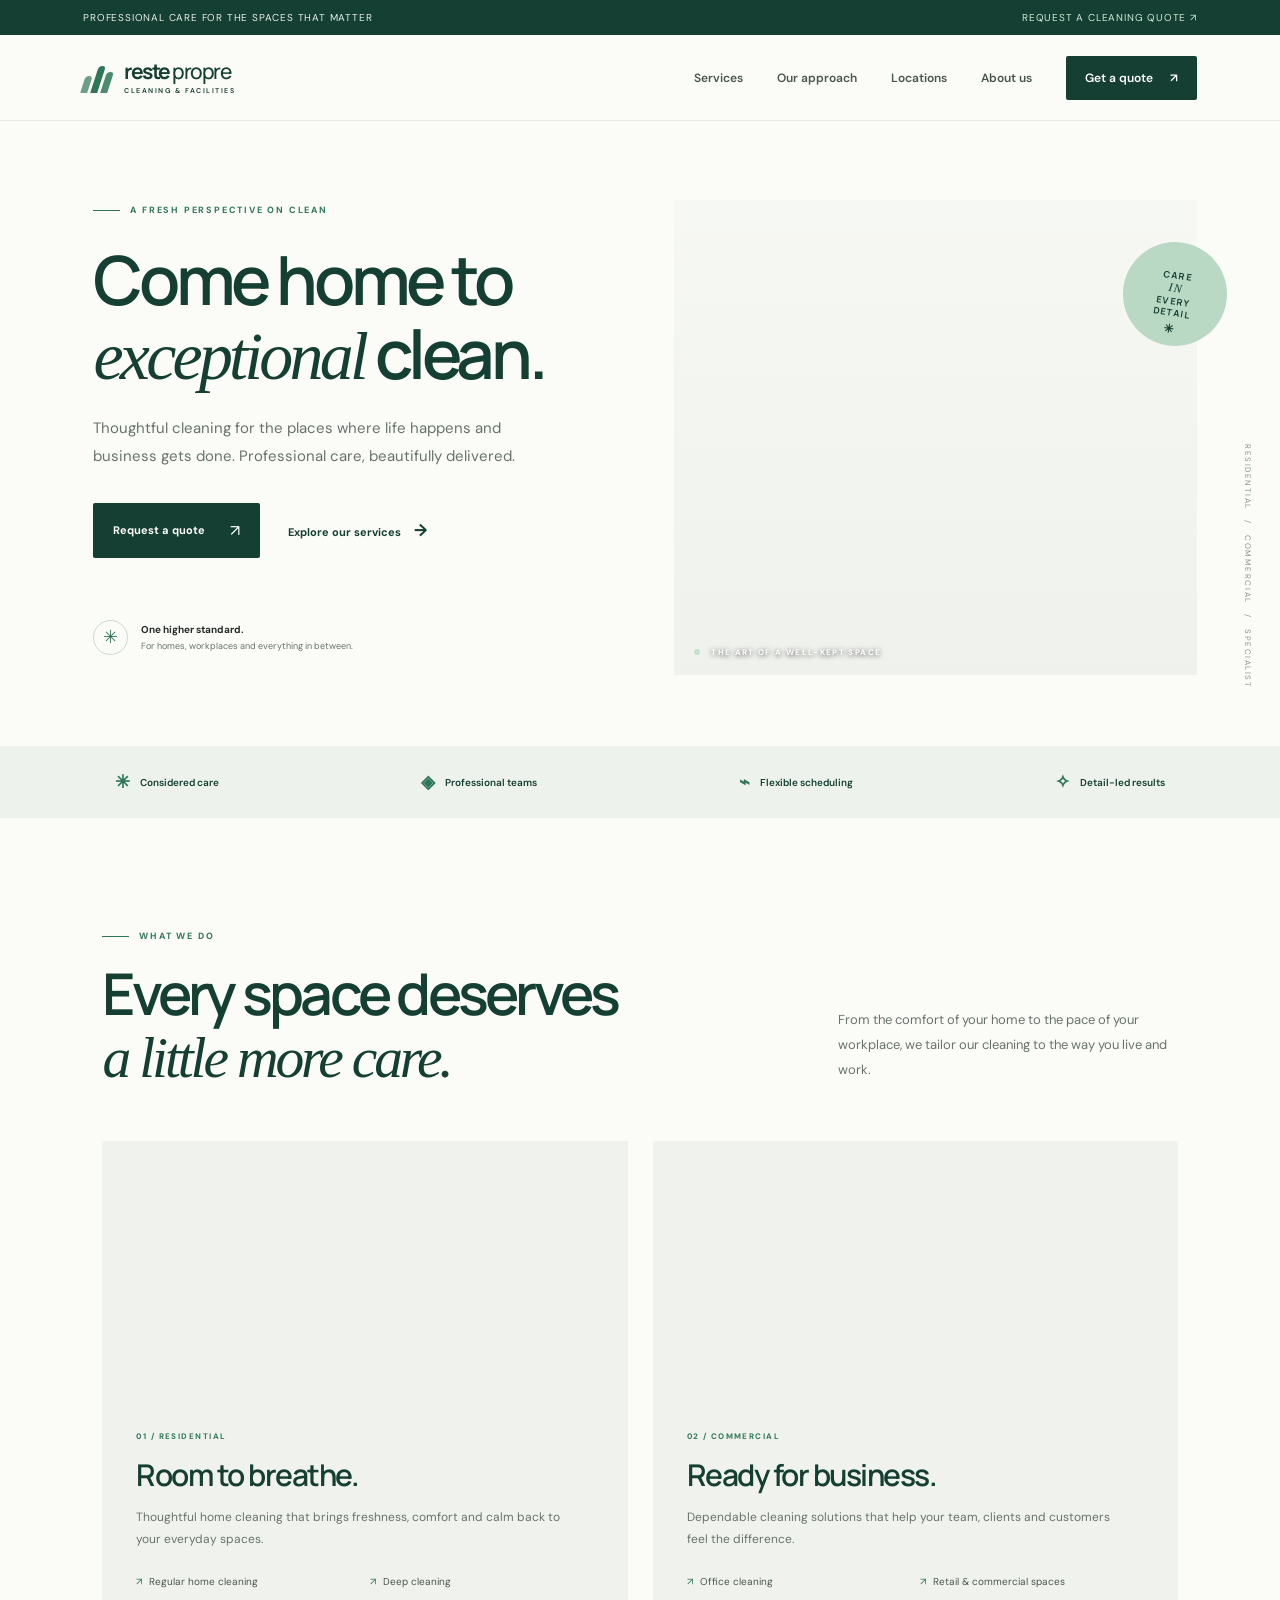
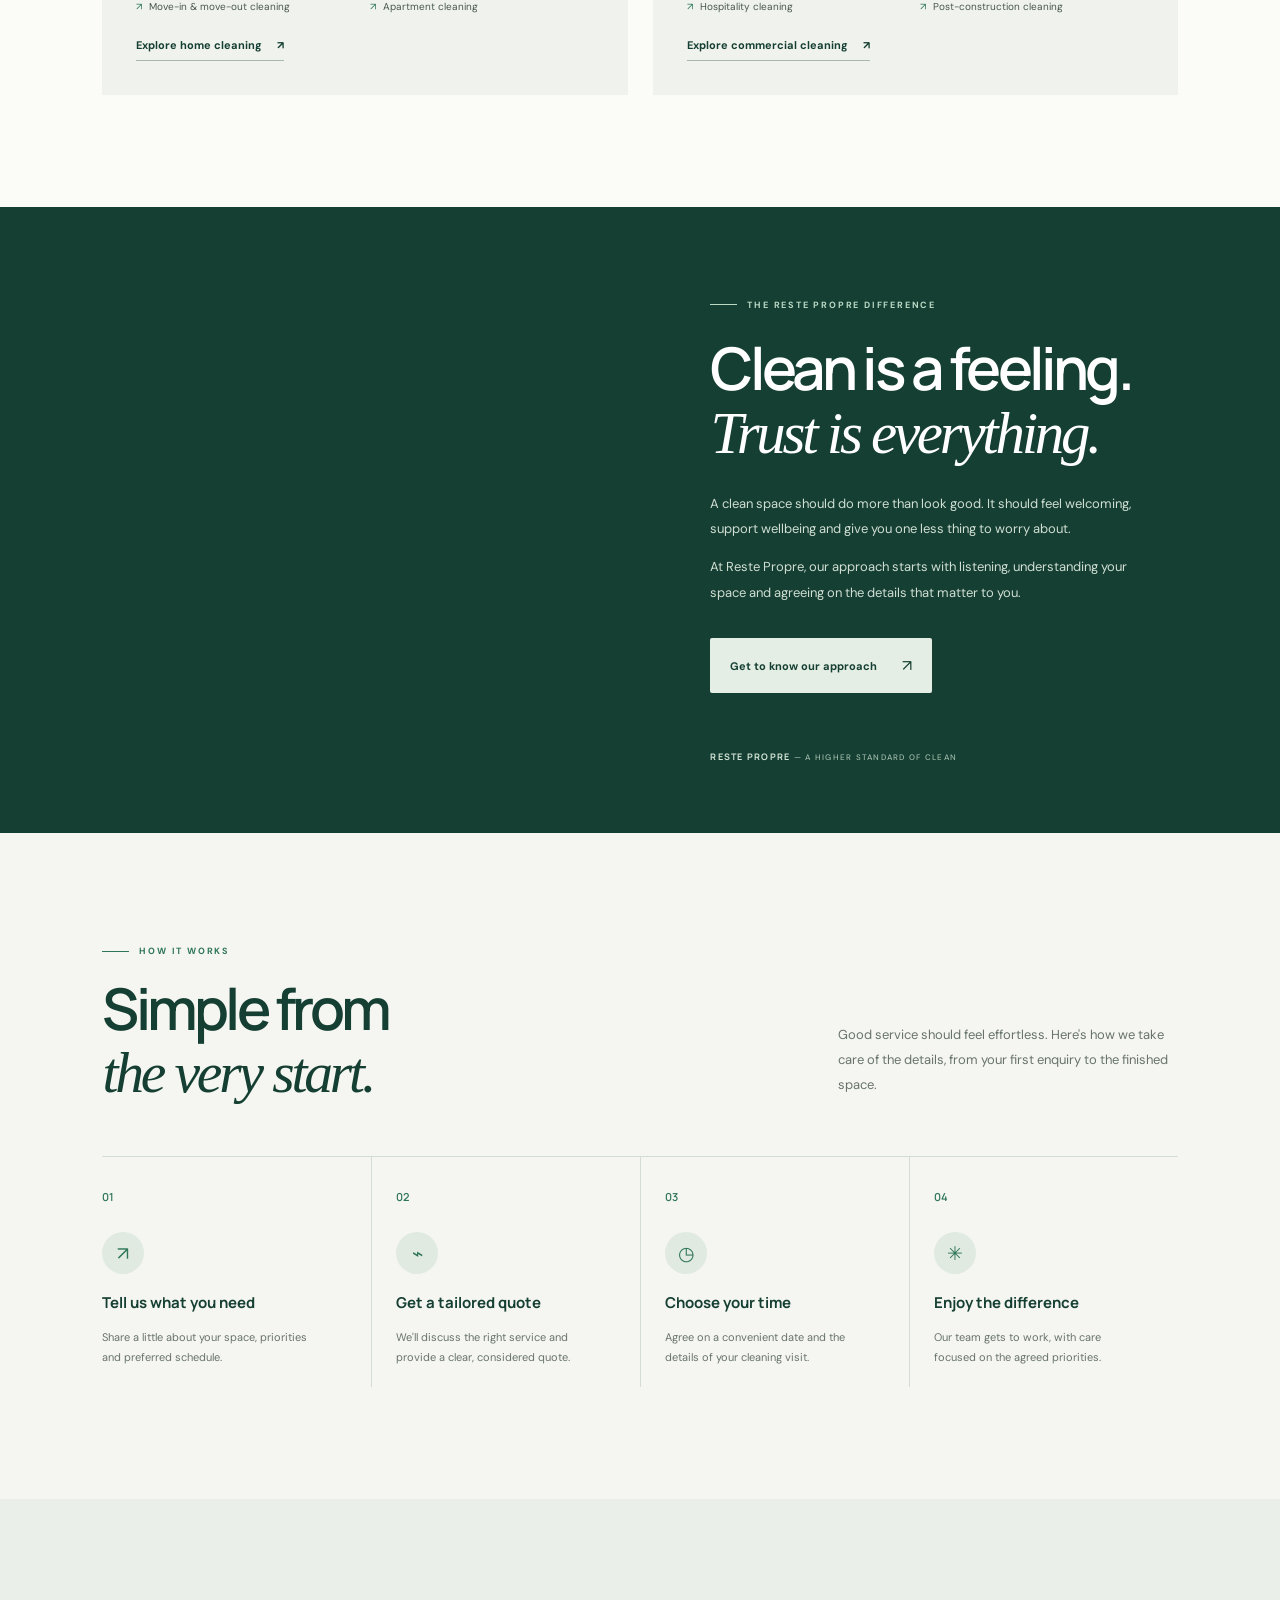
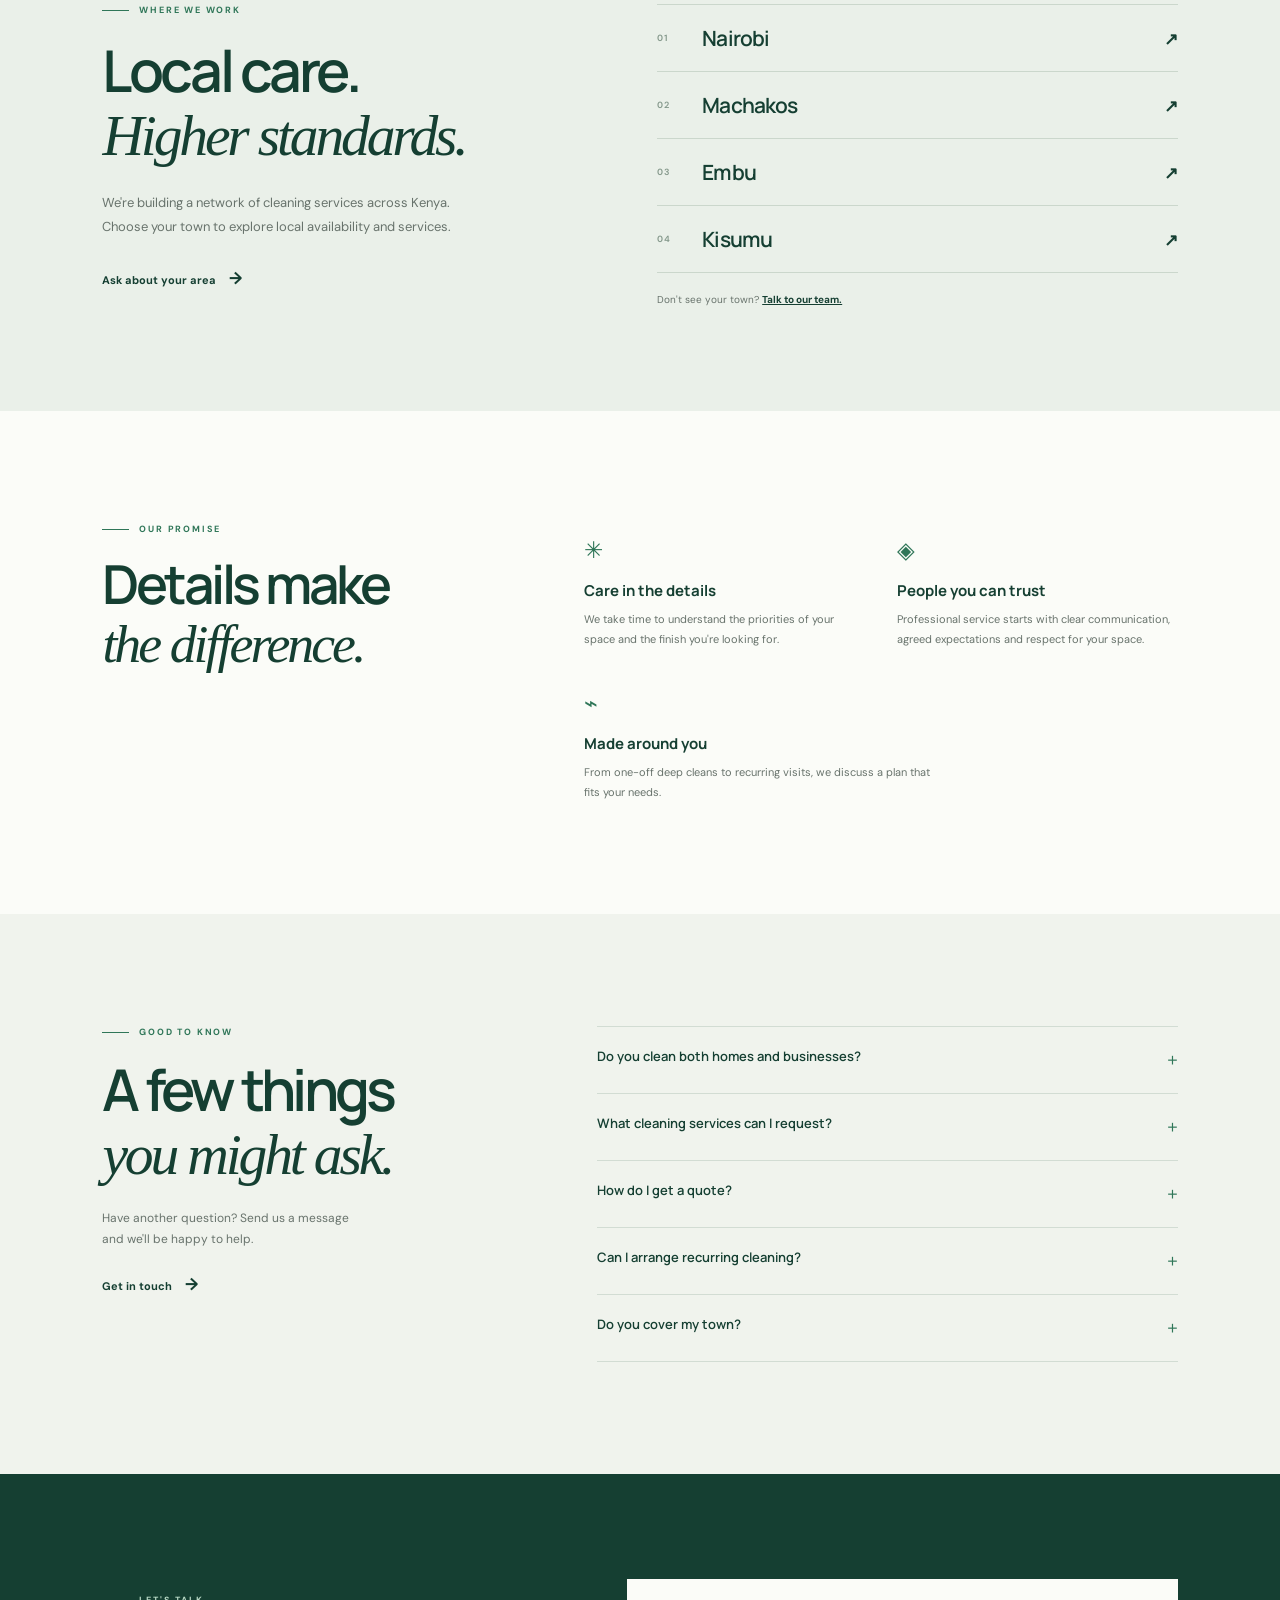
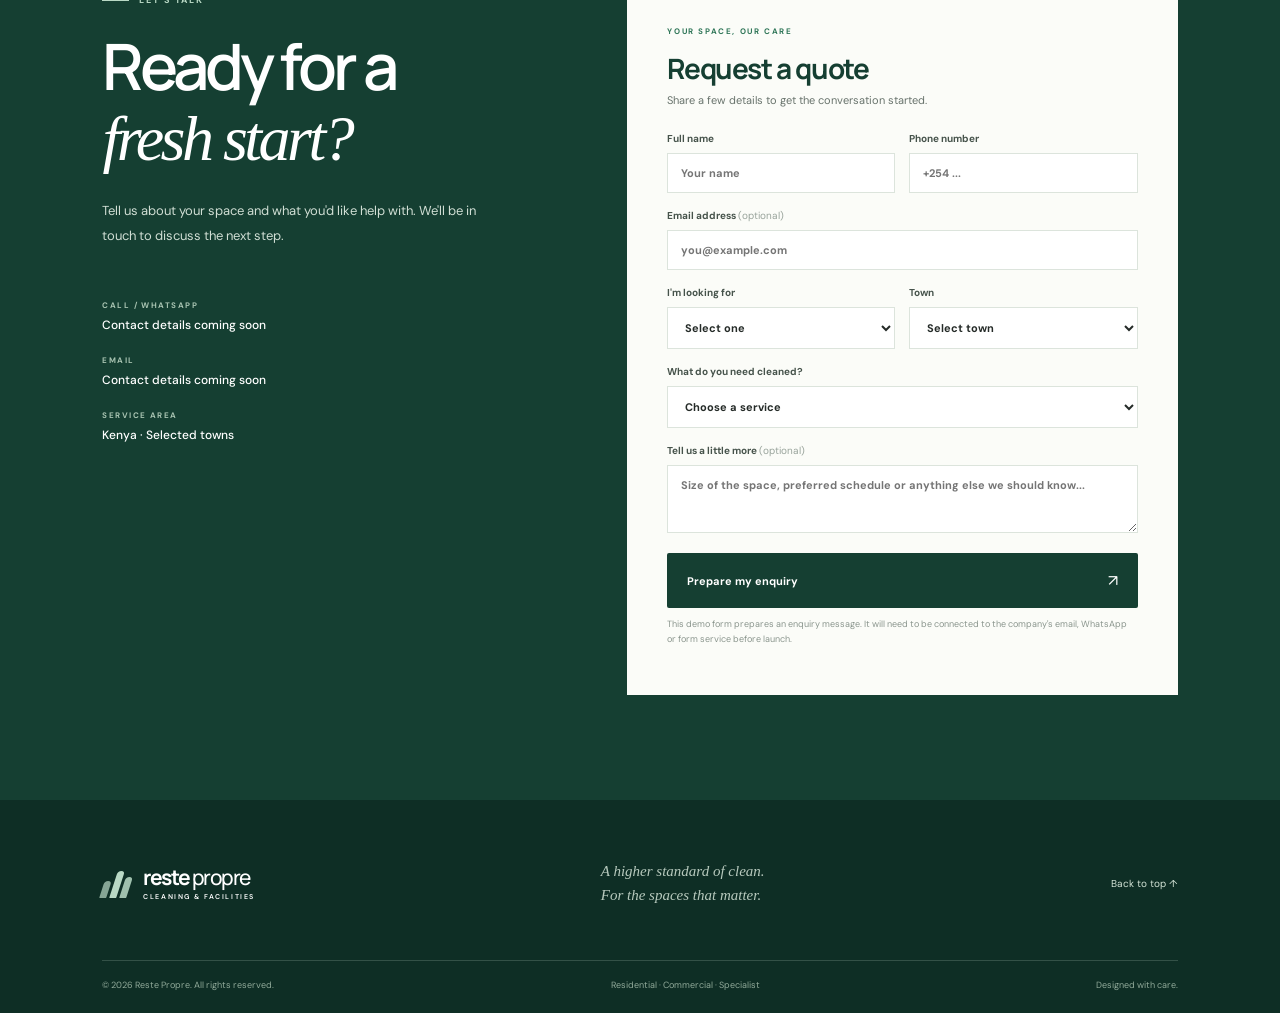
==== index.html @ 555f6e30 "Add files via upload" ====
<!DOCTYPE html>
<html lang="en">
<head>
  <meta charset="UTF-8">
  <meta name="viewport" content="width=device-width, initial-scale=1.0">
  <meta name="description" content="Premium residential and commercial cleaning services. Discover a higher standard of clean with Reste Propre. Request a tailored cleaning quote.">
  <meta name="theme-color" content="#153f32">
  <title>Reste Propre | A Higher Standard of Clean</title>
  <link rel="preconnect" href="https://fonts.googleapis.com">
  <link rel="preconnect" href="https://fonts.gstatic.com" crossorigin>
  <link href="https://fonts.googleapis.com/css2?family=DM+Sans:wght@400;500;600;700&family=Manrope:wght@400;500;600;700;800&display=swap" rel="stylesheet">
  <link rel="stylesheet" href="assets/css/style.css">
</head>
<body>
  <div class="announcement">
    <span>Professional care for the spaces that matter</span>
    <a href="#contact">Request a cleaning quote <span aria-hidden="true">↗</span></a>
  </div>

  <header class="site-header" id="top">
    <a class="brand" href="#top" aria-label="Reste Propre home">
      <span class="brand-mark" aria-hidden="true"><span></span><span></span><span></span></span>
      <span class="brand-name">reste <b>propre</b><small>CLEANING & FACILITIES</small></span>
    </a>
    <button class="menu-toggle" aria-label="Open navigation" aria-expanded="false">
      <span></span><span></span>
    </button>
    <nav class="main-nav" aria-label="Main navigation">
      <a href="#services">Services</a>
      <a href="#approach">Our approach</a>
      <a href="#locations">Locations</a>
      <a href="#about">About us</a>
      <a href="#contact" class="nav-cta">Get a quote <span>↗</span></a>
    </nav>
  </header>

  <main>
    <section class="hero">
      <div class="hero-copy">
        <div class="eyebrow"><span class="eyebrow-line"></span> A FRESH PERSPECTIVE ON CLEAN</div>
        <h1>Come home to<br><em>exceptional</em> clean.</h1>
        <p class="hero-intro">Thoughtful cleaning for the places where life happens and business gets done. Professional care, beautifully delivered.</p>
        <div class="hero-actions">
          <a class="button button-dark" href="#contact">Request a quote <span>↗</span></a>
          <a class="text-link" href="#services">Explore our services <span>→</span></a>
        </div>
        <div class="hero-proof">
          <div class="proof-icon">✳</div>
          <div><strong>One higher standard.</strong><span>For homes, workplaces and everything in between.</span></div>
        </div>
      </div>
      <div class="hero-visual">
        <div class="hero-image"></div>
        <div class="image-caption"><span class="caption-dot"></span> THE ART OF A WELL-KEPT SPACE</div>
        <div class="hero-stamp"><span>CARE</span><b>IN</b><span>EVERY</span><span>DETAIL</span><i>✳</i></div>
      </div>
      <div class="hero-side-note">RESIDENTIAL &nbsp; / &nbsp; COMMERCIAL &nbsp; / &nbsp; SPECIALIST</div>
    </section>

    <section class="trust-strip" aria-label="Our service principles">
      <div><span class="strip-icon">✳</span><span>Considered care</span></div>
      <div><span class="strip-icon">◈</span><span>Professional teams</span></div>
      <div><span class="strip-icon">⌁</span><span>Flexible scheduling</span></div>
      <div><span class="strip-icon">✧</span><span>Detail-led results</span></div>
    </section>

    <section class="section services-section" id="services">
      <div class="section-heading">
        <div>
          <div class="eyebrow"><span class="eyebrow-line"></span> WHAT WE DO</div>
          <h2>Every space deserves<br><em>a little more care.</em></h2>
        </div>
        <p>From the comfort of your home to the pace of your workplace, we tailor our cleaning to the way you live and work.</p>
      </div>
      <div class="service-grid">
        <article class="service-card service-home">
          <div class="service-photo photo-home"></div>
          <div class="service-content">
            <div class="service-number">01 / RESIDENTIAL</div>
            <h3>Room to breathe.</h3>
            <p>Thoughtful home cleaning that brings freshness, comfort and calm back to your everyday spaces.</p>
            <ul><li>Regular home cleaning</li><li>Deep cleaning</li><li>Move-in & move-out cleaning</li><li>Apartment cleaning</li></ul>
            <a class="arrow-link" href="#contact">Explore home cleaning <span>↗</span></a>
          </div>
        </article>
        <article class="service-card service-business">
          <div class="service-photo photo-business"></div>
          <div class="service-content">
            <div class="service-number">02 / COMMERCIAL</div>
            <h3>Ready for business.</h3>
            <p>Dependable cleaning solutions that help your team, clients and customers feel the difference.</p>
            <ul><li>Office cleaning</li><li>Retail & commercial spaces</li><li>Hospitality cleaning</li><li>Post-construction cleaning</li></ul>
            <a class="arrow-link" href="#contact">Explore commercial cleaning <span>↗</span></a>
          </div>
        </article>
      </div>
    </section>

    <section class="manifesto" id="about">
      <div class="manifesto-image"></div>
      <div class="manifesto-copy">
        <div class="eyebrow eyebrow-light"><span class="eyebrow-line"></span> THE RESTE PROPRE DIFFERENCE</div>
        <h2>Clean is a feeling.<br><em>Trust is everything.</em></h2>
        <p>A clean space should do more than look good. It should feel welcoming, support wellbeing and give you one less thing to worry about.</p>
        <p>At Reste Propre, our approach starts with listening, understanding your space and agreeing on the details that matter to you.</p>
        <a class="button button-light" href="#approach">Get to know our approach <span>↗</span></a>
        <div class="manifesto-signature">RESTE PROPRE <span>— A HIGHER STANDARD OF CLEAN</span></div>
      </div>
    </section>

    <section class="section approach-section" id="approach">
      <div class="section-heading">
        <div>
          <div class="eyebrow"><span class="eyebrow-line"></span> HOW IT WORKS</div>
          <h2>Simple from<br><em>the very start.</em></h2>
        </div>
        <p>Good service should feel effortless. Here's how we take care of the details, from your first enquiry to the finished space.</p>
      </div>
      <div class="steps-grid">
        <article class="step"><span class="step-no">01</span><div class="step-icon">↗</div><h3>Tell us what you need</h3><p>Share a little about your space, priorities and preferred schedule.</p></article>
        <article class="step"><span class="step-no">02</span><div class="step-icon">⌁</div><h3>Get a tailored quote</h3><p>We'll discuss the right service and provide a clear, considered quote.</p></article>
        <article class="step"><span class="step-no">03</span><div class="step-icon">◷</div><h3>Choose your time</h3><p>Agree on a convenient date and the details of your cleaning visit.</p></article>
        <article class="step"><span class="step-no">04</span><div class="step-icon">✳</div><h3>Enjoy the difference</h3><p>Our team gets to work, with care focused on the agreed priorities.</p></article>
      </div>
    </section>

    <section class="locations-section" id="locations">
      <div class="locations-copy">
        <div class="eyebrow"><span class="eyebrow-line"></span> WHERE WE WORK</div>
        <h2>Local care.<br><em>Higher standards.</em></h2>
        <p>We're building a network of cleaning services across Kenya. Choose your town to explore local availability and services.</p>
        <a class="text-link" href="#contact">Ask about your area <span>→</span></a>
      </div>
      <div class="location-list">
        <a href="cleaning-services-nairobi" class="location-item"><span class="location-index">01</span><span>Nairobi</span><span class="location-arrow">↗</span></a>
        <a href="cleaning-services-machakos" class="location-item"><span class="location-index">02</span><span>Machakos</span><span class="location-arrow">↗</span></a>
        <a href="cleaning-services-embu" class="location-item"><span class="location-index">03</span><span>Embu</span><span class="location-arrow">↗</span></a>
        <a href="cleaning-services-kisumu" class="location-item"><span class="location-index">04</span><span>Kisumu</span><span class="location-arrow">↗</span></a>
        <div class="location-note">Don't see your town? <a href="#contact">Talk to our team.</a></div>
      </div>
    </section>

    <section class="section values-section">
      <div class="values-top">
        <div class="eyebrow"><span class="eyebrow-line"></span> OUR PROMISE</div>
        <h2>Details make<br><em>the difference.</em></h2>
      </div>
      <div class="values-grid">
        <article><span class="value-icon">✳</span><h3>Care in the details</h3><p>We take time to understand the priorities of your space and the finish you're looking for.</p></article>
        <article><span class="value-icon">◈</span><h3>People you can trust</h3><p>Professional service starts with clear communication, agreed expectations and respect for your space.</p></article>
        <article><span class="value-icon">⌁</span><h3>Made around you</h3><p>From one-off deep cleans to recurring visits, we discuss a plan that fits your needs.</p></article>
      </div>
    </section>

    <section class="faq-section section" id="faq">
      <div class="faq-intro">
        <div class="eyebrow"><span class="eyebrow-line"></span> GOOD TO KNOW</div>
        <h2>A few things<br><em>you might ask.</em></h2>
        <p>Have another question? Send us a message and we'll be happy to help.</p>
        <a class="text-link" href="#contact">Get in touch <span>→</span></a>
      </div>
      <div class="faq-list">
        <details><summary>Do you clean both homes and businesses?<span>+</span></summary><p>Yes. Reste Propre is designed to serve residential and commercial clients. Tell us about your space and we'll discuss the most suitable service.</p></details>
        <details><summary>What cleaning services can I request?<span>+</span></summary><p>Our planned service categories include regular home cleaning, deep cleaning, move-in and move-out cleaning, office cleaning, hospitality cleaning and post-construction cleaning. Availability can vary by location.</p></details>
        <details><summary>How do I get a quote?<span>+</span></summary><p>Use the enquiry form below to share your contact details, location and cleaning requirements. Our team can then follow up to discuss your needs and provide a quote.</p></details>
        <details><summary>Can I arrange recurring cleaning?<span>+</span></summary><p>Recurring schedules can be discussed when requesting a quote. Let us know how often you would like your space cleaned.</p></details>
        <details><summary>Do you cover my town?<span>+</span></summary><p>We're building our location coverage. Select one of the listed towns or contact us to confirm whether service is available in your area.</p></details>
      </div>
    </section>

    <section class="contact-section" id="contact">
      <div class="contact-copy">
        <div class="eyebrow eyebrow-light"><span class="eyebrow-line"></span> LET'S TALK</div>
        <h2>Ready for a<br><em>fresh start?</em></h2>
        <p>Tell us about your space and what you'd like help with. We'll be in touch to discuss the next step.</p>
        <div class="contact-details">
          <div><span>CALL / WHATSAPP</span><strong>Contact details coming soon</strong></div>
          <div><span>EMAIL</span><strong>Contact details coming soon</strong></div>
          <div><span>SERVICE AREA</span><strong>Kenya · Selected towns</strong></div>
        </div>
      </div>
      <form class="quote-form" id="quoteForm">
        <div class="form-heading"><span>YOUR SPACE, OUR CARE</span><h3>Request a quote</h3><p>Share a few details to get the conversation started.</p></div>
        <div class="form-row">
          <label>Full name<input name="name" type="text" placeholder="Your name" required></label>
          <label>Phone number<input name="phone" type="tel" placeholder="+254 ..." required></label>
        </div>
        <label>Email address <span class="optional">(optional)</span><input name="email" type="email" placeholder="you@example.com"></label>
        <div class="form-row">
          <label>I'm looking for
            <select name="customerType" required><option value="">Select one</option><option>Residential cleaning</option><option>Commercial cleaning</option></select>
          </label>
          <label>Town
            <select name="town" required><option value="">Select town</option><option>Nairobi</option><option>Machakos</option><option>Embu</option><option>Kisumu</option><option>Other / Not listed</option></select>
          </label>
        </div>
        <label>What do you need cleaned?
          <select name="service" required><option value="">Choose a service</option><option>Regular home cleaning</option><option>Deep cleaning</option><option>Move-in / move-out cleaning</option><option>Office cleaning</option><option>Hospitality / retail cleaning</option><option>Post-construction cleaning</option><option>Other</option></select>
        </label>
        <label>Tell us a little more <span class="optional">(optional)</span><textarea name="message" rows="3" placeholder="Size of the space, preferred schedule or anything else we should know..."></textarea></label>
        <button class="button button-dark form-submit" type="submit">Prepare my enquiry <span>↗</span></button>
        <p class="form-disclaimer">This demo form prepares an enquiry message. It will need to be connected to the company's email, WhatsApp or form service before launch.</p>
        <div class="form-feedback" role="status" aria-live="polite"></div>
      </form>
    </section>
  </main>

  <footer class="site-footer">
    <div class="footer-main">
      <a class="brand brand-footer" href="#top">
        <span class="brand-mark" aria-hidden="true"><span></span><span></span><span></span></span>
        <span class="brand-name">reste <b>propre</b><small>CLEANING & FACILITIES</small></span>
      </a>
      <p>A higher standard of clean.<br>For the spaces that matter.</p>
      <a class="footer-top" href="#top">Back to top ↑</a>
    </div>
    <div class="footer-bottom"><span>© <span id="year"></span> Reste Propre. All rights reserved.</span><span>Residential · Commercial · Specialist</span><span>Designed with care.</span></div>
  </footer>
  <script src="assets/js/main.js"></script>
</body>
</html>
---- assets/css/style.css ----
:root {
  --forest: #153f32;
  --forest-deep: #103328;
  --green: #2f7658;
  --sage: #b9d9c5;
  --sage-pale: #e8f0e9;
  --cream: #f5f6f1;
  --paper: #fbfcf8;
  --ink: #252b28;
  --muted: #68736c;
  --line: #dce3dc;
  --white: #fff;
  --serif: Georgia, "Times New Roman", serif;
  --sans: "DM Sans", sans-serif;
  --display: "Manrope", sans-serif;
}
* { box-sizing: border-box; }
html { scroll-behavior: smooth; scroll-padding-top: 90px; }
body { margin: 0; color: var(--ink); background: var(--paper); font-family: var(--sans); -webkit-font-smoothing: antialiased; }
a { color: inherit; text-decoration: none; }
button, input, select, textarea { font: inherit; }
.announcement { min-height: 35px; padding: 8px 6.5%; background: var(--forest); color: #e7f0e8; display: flex; justify-content: space-between; align-items: center; font-size: 10px; letter-spacing: .08em; text-transform: uppercase; }
.announcement a { color: #d1e7d7; }
.site-header { height: 86px; padding: 0 6.5%; display: flex; justify-content: space-between; align-items: center; background: var(--paper); position: sticky; top: 0; z-index: 20; border-bottom: 1px solid rgba(21,63,50,.08); }
.brand { display: inline-flex; align-items: center; gap: 11px; color: var(--forest); }
.brand-mark { width: 30px; height: 30px; display: flex; align-items: end; justify-content: center; gap: 3px; transform: skew(-18deg); }
.brand-mark span { display: block; width: 7px; background: var(--green); border-radius: 8px 8px 2px 2px; }
.brand-mark span:nth-child(1) { height: 17px; opacity: .7; }
.brand-mark span:nth-child(2) { height: 27px; }
.brand-mark span:nth-child(3) { height: 21px; opacity: .85; }
.brand-name { font: 700 21px/1 var(--display); letter-spacing: -.07em; }
.brand-name b { font-weight: 500; }
.brand-name small { display: block; margin-top: 5px; font: 600 7px/1 var(--sans); letter-spacing: .22em; }
.main-nav { display: flex; align-items: center; gap: 34px; font-size: 12px; font-weight: 600; color: #48564e; }
.main-nav > a:not(.nav-cta):hover, .text-link:hover, .arrow-link:hover { color: var(--green); }
.nav-cta { background: var(--forest); color: white; padding: 14px 19px; border-radius: 2px; transition: .2s; }
.nav-cta:hover, .button-dark:hover { background: var(--green); transform: translateY(-2px); }
.nav-cta span { margin-left: 14px; }
.menu-toggle { display: none; border: 0; background: none; padding: 10px; }
.hero { min-height: 625px; padding: 76px 6.5% 68px; display: grid; grid-template-columns: 1fr 1.02fr; align-items: center; gap: 7%; position: relative; overflow: hidden; }
.hero-copy { padding: 0 0 16px 2%; position: relative; z-index: 2; }
.eyebrow { display: flex; align-items: center; gap: 10px; color: var(--green); font-size: 9px; font-weight: 700; letter-spacing: .2em; }
.eyebrow-line { width: 27px; height: 1px; background: currentColor; }
.hero h1, h2 { font: 600 clamp(42px, 5.3vw, 72px)/1.08 var(--display); letter-spacing: -.065em; color: var(--forest); }
.hero h1 { margin: 27px 0 22px; }
h1 em, h2 em { font-family: var(--serif); font-weight: 400; letter-spacing: -.055em; }
.hero-intro { max-width: 425px; color: var(--muted); font-size: 15px; line-height: 1.85; }
.hero-actions { display: flex; align-items: center; gap: 28px; margin-top: 32px; }
.button { display: inline-flex; align-items: center; justify-content: space-between; gap: 25px; padding: 17px 20px; border: 0; border-radius: 2px; font-size: 11px; font-weight: 700; cursor: pointer; transition: .2s; }
.button-dark { color: white; background: var(--forest); }
.button span { font-size: 16px; font-weight: 400; }
.text-link, .arrow-link { font-size: 11px; font-weight: 700; color: var(--forest); }
.text-link span { margin-left: 10px; font-size: 17px; }
.hero-proof { margin-top: 62px; display: flex; align-items: center; gap: 13px; }
.proof-icon { width: 35px; height: 35px; display: grid; place-items: center; border: 1px solid #cbd9cd; border-radius: 50%; color: var(--green); font-size: 18px; }
.hero-proof strong, .hero-proof span { display: block; }
.hero-proof strong { font-size: 10px; margin-bottom: 4px; }
.hero-proof span { color: var(--muted); font-size: 9px; }
.hero-visual { height: 475px; position: relative; }
.hero-image { height: 100%; width: 100%; background: linear-gradient(0deg,rgba(17,43,32,.05),rgba(17,43,32,.02)), url("https://images.unsplash.com/photo-1600210492486-724fe5c67fb0?auto=format&fit=crop&w=1400&q=85") center/cover; }
.image-caption { position: absolute; bottom: 18px; left: 20px; color: white; font-size: 8px; letter-spacing: .17em; font-weight: 700; text-shadow: 0 1px 5px #333; }
.caption-dot { display: inline-block; height: 6px; width: 6px; border-radius: 50%; background: #c6e2cb; margin-right: 8px; }
.hero-stamp { position: absolute; right: -30px; top: 42px; width: 104px; height: 104px; background: var(--sage); color: var(--forest); border-radius: 50%; display: flex; flex-direction: column; align-items: center; justify-content: center; font: 700 9px/1.25 var(--display); letter-spacing: .15em; transform: rotate(9deg); }
.hero-stamp b { font: italic 12px var(--serif); }
.hero-stamp i { position: absolute; bottom: 10px; font-style: normal; font-size: 12px; }
.hero-side-note { position: absolute; right: 2.1%; bottom: 58px; writing-mode: vertical-rl; font-size: 8px; letter-spacing: .19em; color: #87958b; }
.trust-strip { padding: 24px 9%; background: #edf2ec; display: flex; justify-content: space-between; align-items: center; gap: 20px; }
.trust-strip > div { display: flex; align-items: center; gap: 10px; color: var(--forest); font-size: 10px; font-weight: 600; }
.strip-icon { color: var(--green); font-size: 18px; }
.section { padding: 112px 8%; }
.section-heading { display: flex; justify-content: space-between; align-items: end; gap: 40px; margin-bottom: 52px; }
.section-heading h2, .values-top h2, .faq-intro h2 { margin: 20px 0 0; font-size: clamp(38px,4.5vw,58px); }
.section-heading > p { max-width: 340px; color: var(--muted); font-size: 13px; line-height: 1.9; margin-bottom: 7px; }
.service-grid { display: grid; grid-template-columns: 1fr 1fr; gap: 25px; }
.service-card { background: #f0f3ed; }
.service-photo { height: 260px; background-size: cover; background-position: center; }
.photo-home { background-image: url("https://images.unsplash.com/photo-1600607687939-ce8a6c25118c?auto=format&fit=crop&w=1100&q=85"); }
.photo-business { background-image: url("https://images.unsplash.com/photo-1497366754035-f200968a6e72?auto=format&fit=crop&w=1100&q=85"); }
.service-content { padding: 30px 34px 34px; }
.service-number { color: var(--green); font-size: 8px; font-weight: 700; letter-spacing: .18em; }
.service-content h3 { margin: 13px 0 10px; color: var(--forest); font: 600 30px var(--display); letter-spacing: -.05em; }
.service-content p { max-width: 430px; color: var(--muted); font-size: 12px; line-height: 1.8; }
.service-content ul { list-style: none; padding: 12px 0 17px; margin: 0; display: grid; grid-template-columns: 1fr 1fr; gap: 12px 10px; }
.service-content li { font-size: 10px; color: #48564e; }
.service-content li::before { content: "↗"; color: var(--green); margin-right: 7px; }
.arrow-link { display: inline-block; border-bottom: 1px solid #a7b9aa; padding-bottom: 8px; margin-top: 8px; }
.arrow-link span { margin-left: 12px; }
.manifesto { display: grid; grid-template-columns: 1fr 1fr; background: var(--forest); color: white; min-height: 590px; }
.manifesto-image { background: url("https://images.unsplash.com/photo-1600566753086-00f18fb6b3ea?auto=format&fit=crop&w=1300&q=85") center/cover; min-height: 500px; }
.manifesto-copy { padding: 92px 11% 70px; align-self: center; }
.eyebrow-light { color: #b9d9c5; }
.manifesto h2, .contact-copy h2 { color: white; margin: 25px 0; font-size: clamp(40px,4.6vw,61px); }
.manifesto-copy > p, .contact-copy > p { color: #d0ded4; font-size: 13px; line-height: 1.95; max-width: 440px; }
.button-light { background: #e4eee5; color: var(--forest); margin-top: 20px; }
.button-light:hover { background: white; transform: translateY(-2px); }
.manifesto-signature { margin-top: 57px; font: 700 9px var(--display); letter-spacing: .14em; color: #d5e6d9; }
.manifesto-signature span { font: 500 8px var(--sans); color: #9fbaaa; }
.approach-section { background: var(--cream); }
.steps-grid { display: grid; grid-template-columns: repeat(4,1fr); border-top: 1px solid #d4ddd5; }
.step { padding: 28px 22px 8px 0; position: relative; }
.step + .step { padding-left: 24px; border-left: 1px solid #d4ddd5; }
.step-no { color: var(--green); font: 600 11px var(--display); }
.step-icon { margin: 26px 0 18px; width: 42px; height: 42px; border-radius: 50%; background: #e0eae0; display: grid; place-items: center; color: var(--green); font-size: 19px; }
.step h3 { color: var(--forest); font: 700 15px var(--display); }
.step p { color: var(--muted); font-size: 11px; line-height: 1.8; max-width: 210px; }
.locations-section { padding: 105px 8%; display: grid; grid-template-columns: .9fr 1.1fr; gap: 12%; background: #eaf0e9; }
.locations-copy h2 { color: var(--forest); font: 600 clamp(40px,4.5vw,58px)/1.1 var(--display); letter-spacing: -.06em; margin: 23px 0; }
.locations-copy p { max-width: 360px; color: var(--muted); font-size: 13px; line-height: 1.9; margin-bottom: 27px; }
.location-list { border-top: 1px solid #cbd7cc; align-self: center; }
.location-item { display: grid; grid-template-columns: 45px 1fr 30px; align-items: center; padding: 19px 0; border-bottom: 1px solid #cbd7cc; color: var(--forest); font: 600 21px var(--display); letter-spacing: -.04em; transition: .2s; }
.location-item:hover { padding-left: 9px; color: var(--green); }
.location-index { color: #83978a; font: 600 9px var(--sans); letter-spacing: .1em; }
.location-arrow { text-align: right; font-size: 17px; }
.location-note { padding-top: 20px; font-size: 10px; color: var(--muted); }
.location-note a { color: var(--forest); font-weight: 700; text-decoration: underline; }
.values-section { display: grid; grid-template-columns: .8fr 1.2fr; gap: 8%; align-items: start; }
.values-top h2 { font-size: clamp(40px,4.2vw,55px); }
.values-grid { display: grid; grid-template-columns: 1fr 1fr; gap: 38px 32px; padding-top: 12px; }
.values-grid article:last-child { grid-column: 1 / -1; max-width: 350px; }
.value-icon { color: var(--green); font-size: 23px; }
.values-grid h3 { color: var(--forest); font: 700 15px var(--display); margin: 15px 0 8px; }
.values-grid p { color: var(--muted); font-size: 11px; line-height: 1.85; margin: 0; }
.faq-section { display: grid; grid-template-columns: .8fr 1.2fr; gap: 10%; background: #f0f3ed; }
.faq-intro > p { color: var(--muted); font-size: 12px; line-height: 1.8; max-width: 260px; margin: 22px 0; }
.faq-list { border-top: 1px solid #d2dcd3; }
.faq-list details { border-bottom: 1px solid #d2dcd3; padding: 20px 0; }
.faq-list summary { cursor: pointer; list-style: none; display: flex; justify-content: space-between; gap: 20px; color: var(--forest); font: 600 13px var(--display); }
.faq-list summary::-webkit-details-marker { display: none; }
.faq-list summary span { color: var(--green); font-size: 19px; font-weight: 400; transition: .2s; }
.faq-list details[open] summary span { transform: rotate(45deg); }
.faq-list details p { max-width: 570px; color: var(--muted); font-size: 11px; line-height: 1.9; padding: 10px 30px 0 0; }
.contact-section { background: var(--forest); padding: 105px 8%; display: grid; grid-template-columns: .85fr 1.15fr; gap: 11%; align-items: start; }
.contact-copy { padding-top: 15px; }
.contact-copy h2 { font-size: clamp(43px,5vw,65px); }
.contact-details { margin-top: 52px; display: grid; gap: 22px; }
.contact-details div span, .contact-details div strong { display: block; }
.contact-details div span { color: #a9c4b2; font-size: 8px; font-weight: 700; letter-spacing: .18em; margin-bottom: 7px; }
.contact-details div strong { color: white; font-size: 12px; font-weight: 500; }
.quote-form { background: var(--paper); padding: 39px 40px; color: var(--ink); }
.form-heading > span { color: var(--green); font-size: 8px; font-weight: 700; letter-spacing: .2em; }
.form-heading h3 { margin: 10px 0 6px; color: var(--forest); font: 700 28px var(--display); letter-spacing: -.05em; }
.form-heading p { color: var(--muted); font-size: 11px; margin: 0 0 25px; }
.quote-form label { display: block; color: #46534b; font-size: 10px; font-weight: 700; margin-bottom: 16px; }
.quote-form input, .quote-form select, .quote-form textarea { display: block; width: 100%; margin-top: 8px; border: 1px solid #dce4dc; background: white; color: var(--ink); padding: 12px 13px; border-radius: 0; outline: none; font-size: 11px; }
.quote-form input:focus, .quote-form select:focus, .quote-form textarea:focus { border-color: var(--green); }
.quote-form textarea { resize: vertical; }
.form-row { display: grid; grid-template-columns: 1fr 1fr; gap: 14px; }
.optional { color: #98a39b; font-weight: 400; }
.form-submit { width: 100%; margin-top: 4px; }
.form-disclaimer { color: #8a958d; font-size: 9px; line-height: 1.6; }
.form-feedback { color: var(--green); font-size: 11px; line-height: 1.6; margin-top: 10px; }
.site-footer { padding: 44px 8% 22px; background: #0e2e25; color: white; }
.footer-main { display: flex; align-items: center; justify-content: space-between; padding-bottom: 38px; }
.brand-footer { color: white; }
.brand-footer .brand-mark span { background: #b9d9c5; }
.footer-main > p { color: #b7c9bd; font: italic 15px/1.6 var(--serif); }
.footer-top { font-size: 10px; color: #d5e5d8; }
.footer-bottom { border-top: 1px solid rgba(220,238,224,.18); padding-top: 18px; display: flex; justify-content: space-between; gap: 20px; color: #91aa9a; font-size: 9px; }

@media (max-width: 900px) {
  .main-nav { gap: 18px; }
  .hero { gap: 4%; padding-left: 5%; padding-right: 5%; }
  .hero-visual { height: 420px; }
  .hero-stamp { right: -12px; }
  .section, .locations-section, .contact-section { padding-left: 6%; padding-right: 6%; }
  .manifesto-copy { padding-left: 8%; padding-right: 8%; }
  .contact-section { gap: 6%; }
}
@media (max-width: 700px) {
  .announcement { padding: 8px 5%; font-size: 8px; }
  .announcement span { max-width: 55%; }
  .site-header { height: 72px; padding: 0 5%; }
  .brand-name { font-size: 19px; }
  .menu-toggle { display: flex; flex-direction: column; gap: 6px; cursor: pointer; }
  .menu-toggle span { display: block; width: 23px; height: 1px; background: var(--forest); }
  .main-nav { display: none; position: absolute; top: 72px; left: 0; right: 0; background: var(--paper); padding: 20px 5% 25px; flex-direction: column; align-items: stretch; gap: 0; border-bottom: 1px solid var(--line); box-shadow: 0 15px 20px #163b2b12; }
  .main-nav.open { display: flex; }
  .main-nav > a:not(.nav-cta) { padding: 13px 0; border-bottom: 1px solid #e8ece7; }
  .nav-cta { margin-top: 15px; text-align: center; }
  .hero { display: flex; flex-direction: column; align-items: stretch; padding: 58px 5% 48px; gap: 38px; }
  .hero-copy { padding: 0; }
  .hero h1 { font-size: clamp(45px,12vw,62px); }
  .hero-intro { font-size: 13px; }
  .hero-actions { gap: 18px; flex-wrap: wrap; }
  .hero-proof { margin-top: 36px; }
  .hero-visual { height: 350px; margin-right: 10px; }
  .hero-stamp { width: 85px; height: 85px; right: -12px; top: 20px; font-size: 8px; }
  .hero-side-note { display: none; }
  .trust-strip { padding: 22px 5%; display: grid; grid-template-columns: 1fr 1fr; gap: 17px; }
  .trust-strip > div { font-size: 9px; }
  .section { padding: 75px 5%; }
  .section-heading { display: block; margin-bottom: 34px; }
  .section-heading h2, .values-top h2, .faq-intro h2 { font-size: 43px; }
  .section-heading > p { margin-top: 22px; }
  .service-grid { grid-template-columns: 1fr; gap: 18px; }
  .service-photo { height: 220px; }
  .service-content { padding: 25px 23px 28px; }
  .service-content h3 { font-size: 27px; }
  .manifesto { grid-template-columns: 1fr; }
  .manifesto-image { min-height: 310px; }
  .manifesto-copy { padding: 65px 7% 60px; }
  .manifesto h2, .contact-copy h2 { font-size: 45px; }
  .manifesto-signature { margin-top: 38px; }
  .steps-grid { grid-template-columns: 1fr 1fr; }
  .step { padding: 22px 14px 25px 0; }
  .step + .step { padding-left: 16px; }
  .step:nth-child(3) { border-left: 0; padding-left: 0; border-top: 1px solid #d4ddd5; }
  .step:nth-child(4) { border-top: 1px solid #d4ddd5; }
  .step h3 { font-size: 13px; }
  .locations-section { padding: 75px 5%; grid-template-columns: 1fr; gap: 35px; }
  .locations-copy h2 { font-size: 44px; }
  .location-item { font-size: 19px; }
  .values-section { grid-template-columns: 1fr; gap: 38px; }
  .values-grid { gap: 28px 20px; }
  .faq-section { grid-template-columns: 1fr; gap: 35px; }
  .contact-section { grid-template-columns: 1fr; padding: 75px 5%; gap: 38px; }
  .contact-details { margin-top: 32px; grid-template-columns: 1fr 1fr; }
  .quote-form { padding: 29px 22px; }
  .footer-main { flex-wrap: wrap; gap: 20px; }
  .footer-main > p { width: 100%; order: 3; margin: 0; }
  .footer-bottom { flex-direction: column; gap: 10px; }
}
@media (max-width: 390px) {
  .form-row { grid-template-columns: 1fr; gap: 0; }
  .hero-actions { align-items: flex-start; flex-direction: column; }
  .values-grid { grid-template-columns: 1fr; }
  .values-grid article:last-child { grid-column: auto; }
}
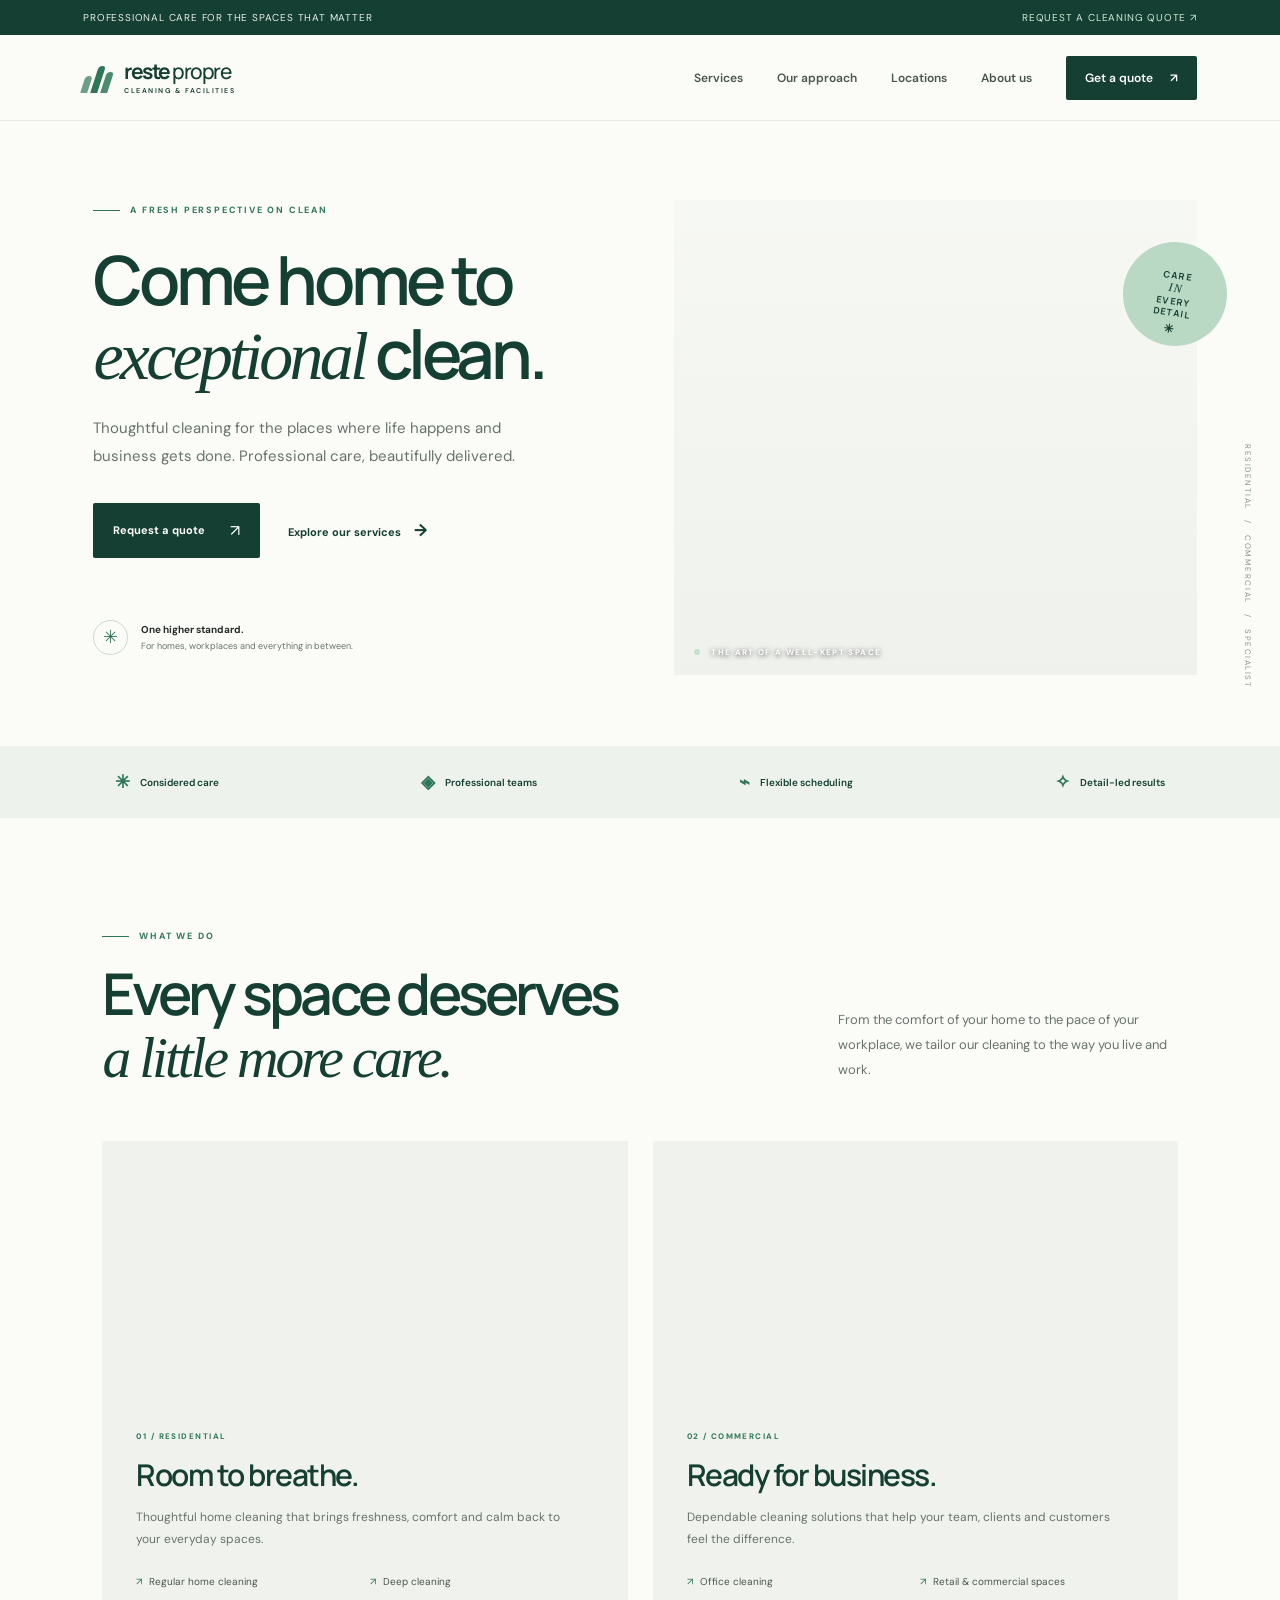
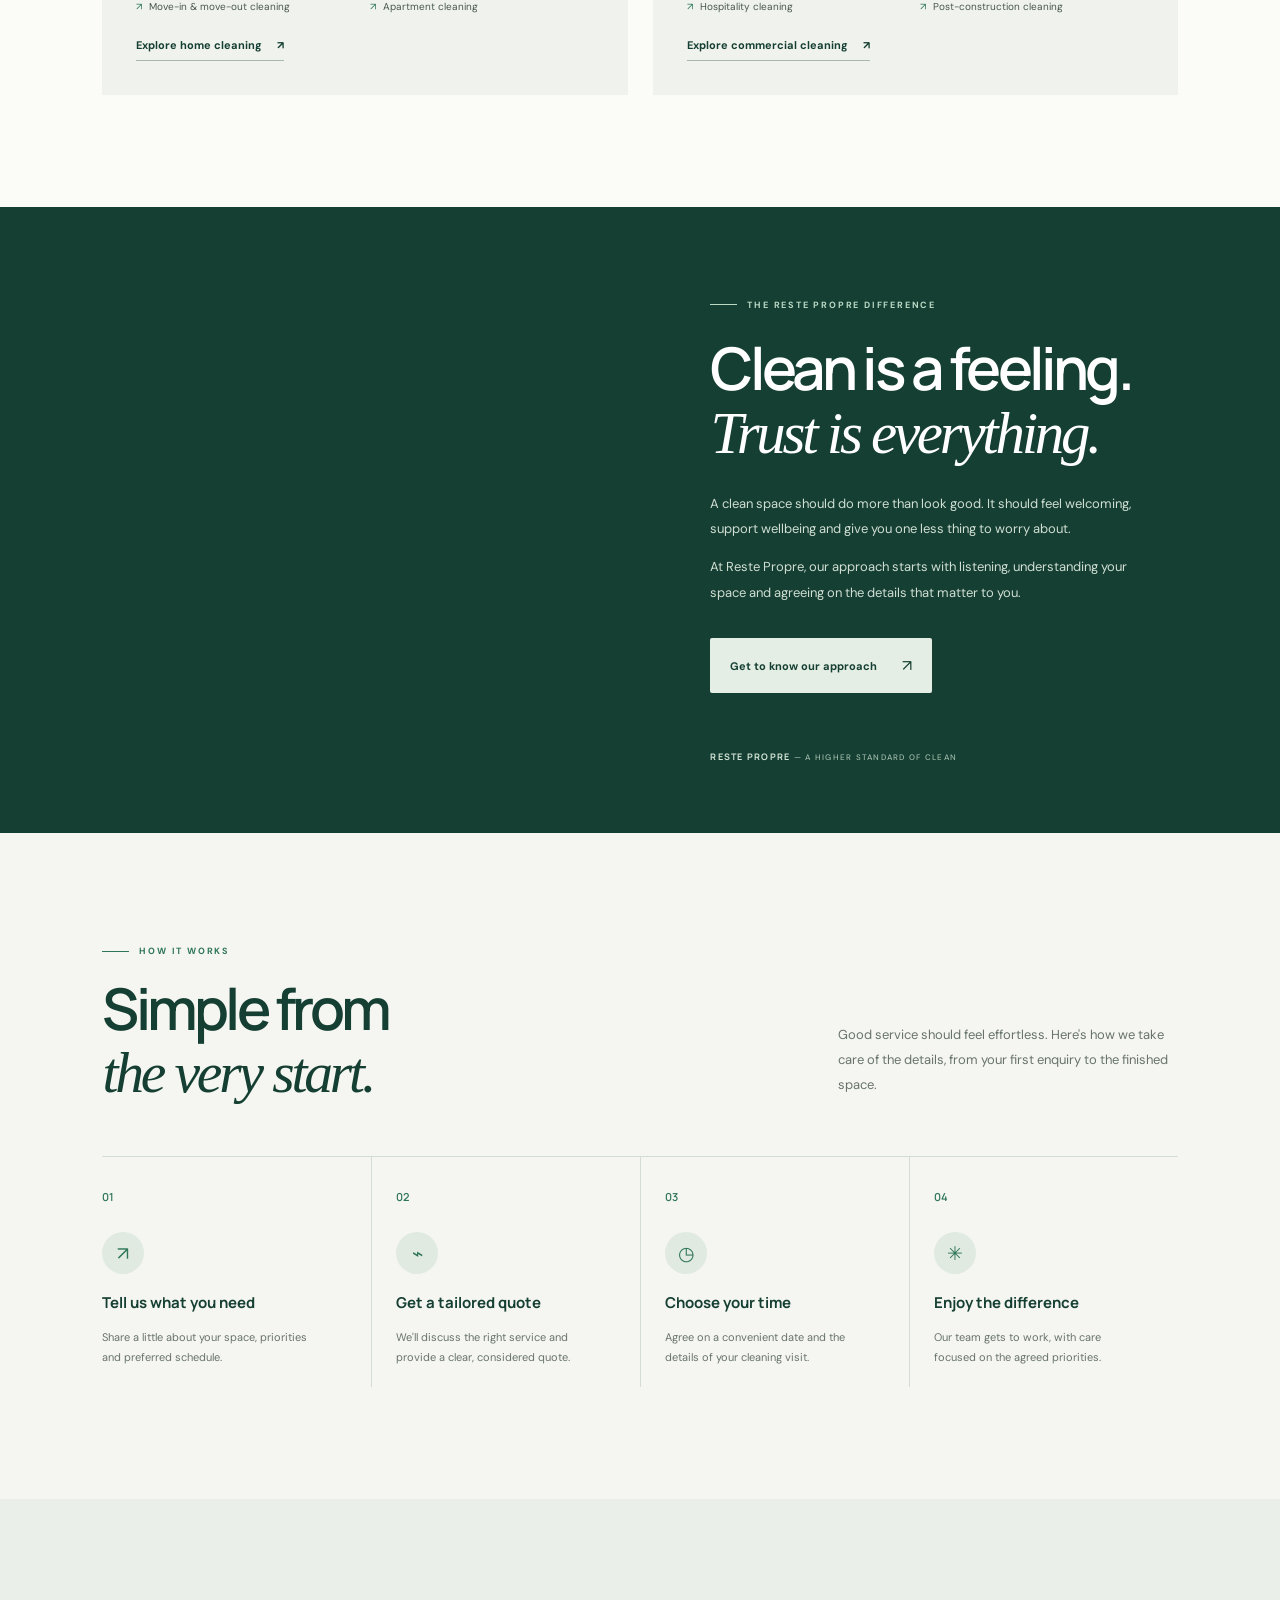
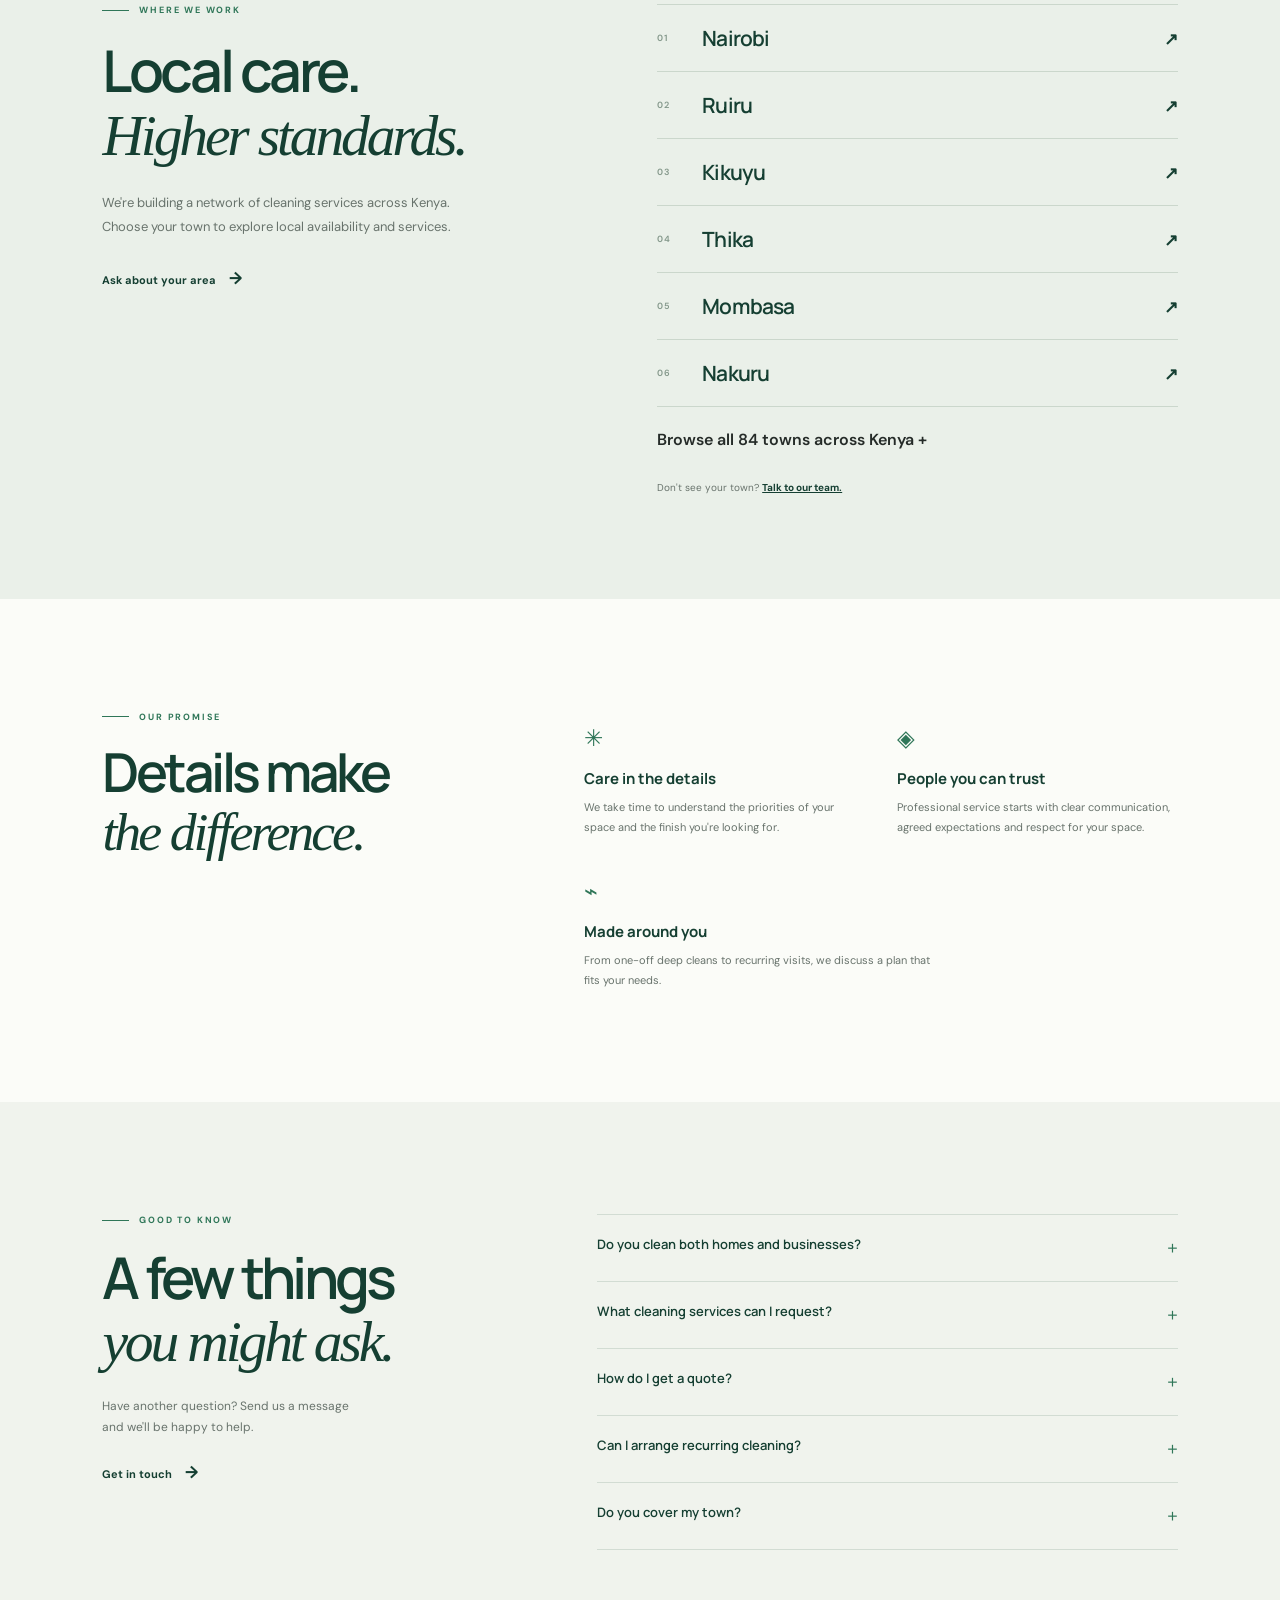
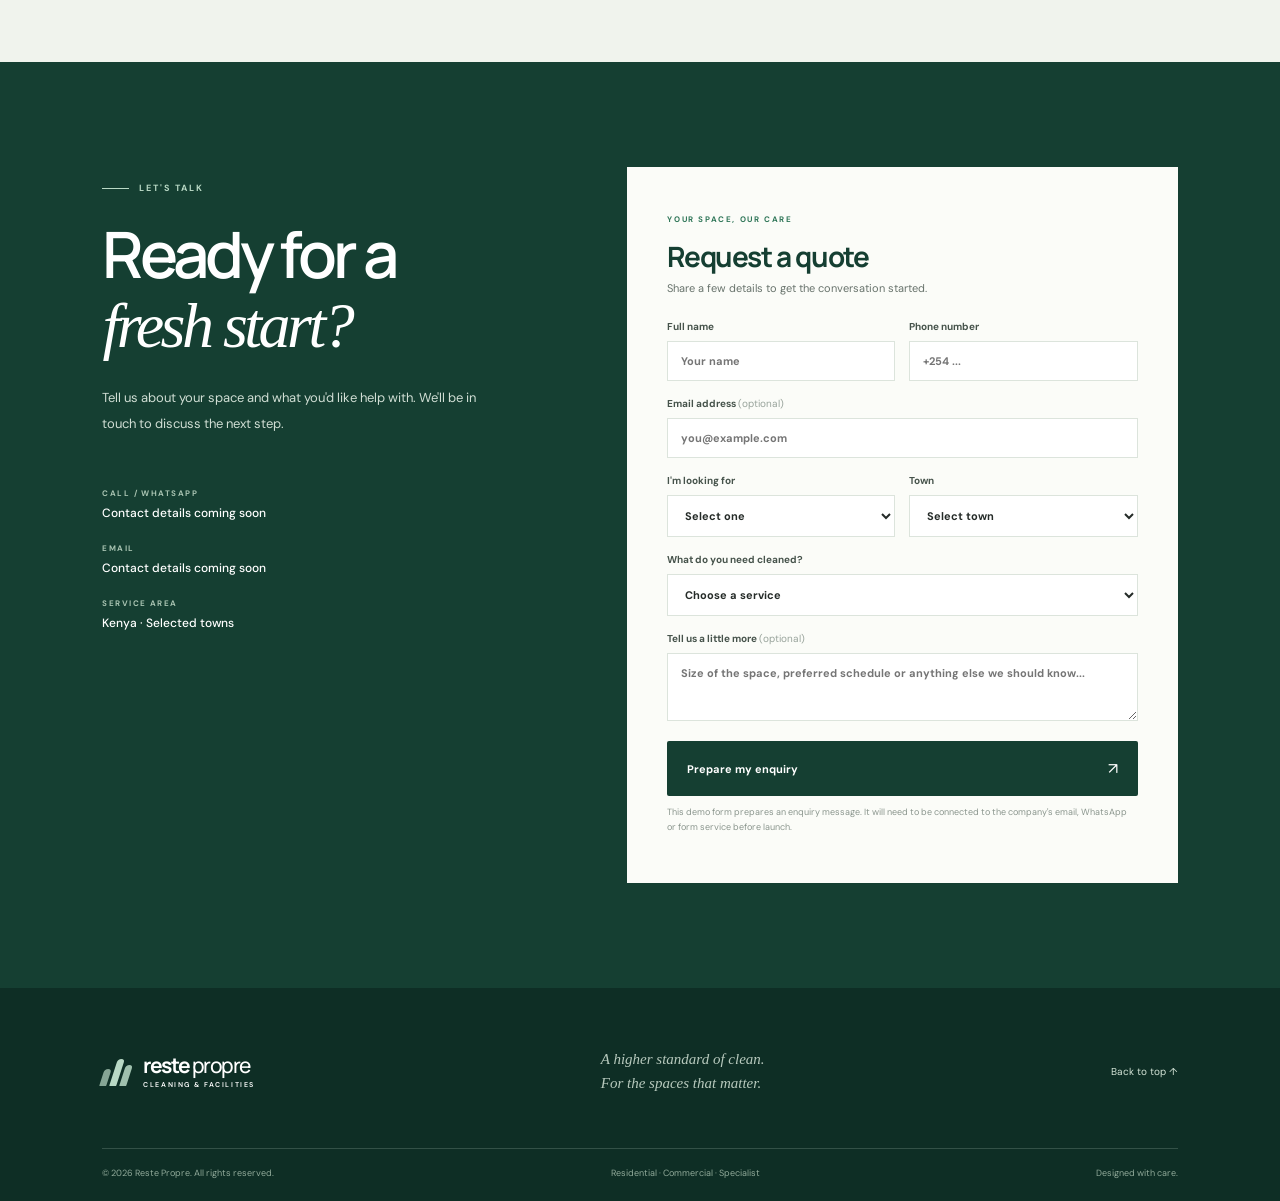
==== commit fb032ed1: "Update index.html" ====
--- a/index.html
+++ b/index.html
@@ -132,10 +132,103 @@
         <a class="text-link" href="#contact">Ask about your area <span>→</span></a>
       </div>
       <div class="location-list">
-        <a href="cleaning-services-nairobi" class="location-item"><span class="location-index">01</span><span>Nairobi</span><span class="location-arrow">↗</span></a>
-        <a href="cleaning-services-machakos" class="location-item"><span class="location-index">02</span><span>Machakos</span><span class="location-arrow">↗</span></a>
-        <a href="cleaning-services-embu" class="location-item"><span class="location-index">03</span><span>Embu</span><span class="location-arrow">↗</span></a>
-        <a href="cleaning-services-kisumu" class="location-item"><span class="location-index">04</span><span>Kisumu</span><span class="location-arrow">↗</span></a>
+        <!-- PSEO_TOWNS_START -->
+        <a href="cleaning-services-nairobi/" class="location-item"><span class="location-index">01</span><span>Nairobi</span><span class="location-arrow">↗</span></a>
+        <a href="cleaning-services-ruiru/" class="location-item"><span class="location-index">02</span><span>Ruiru</span><span class="location-arrow">↗</span></a>
+        <a href="cleaning-services-kikuyu/" class="location-item"><span class="location-index">03</span><span>Kikuyu</span><span class="location-arrow">↗</span></a>
+        <a href="cleaning-services-thika/" class="location-item"><span class="location-index">04</span><span>Thika</span><span class="location-arrow">↗</span></a>
+        <a href="cleaning-services-mombasa/" class="location-item"><span class="location-index">05</span><span>Mombasa</span><span class="location-arrow">↗</span></a>
+        <a href="cleaning-services-nakuru/" class="location-item"><span class="location-index">06</span><span>Nakuru</span><span class="location-arrow">↗</span></a>
+        <details class="all-towns-drawer" style="margin-top: 0.75rem;">
+          <summary style="cursor: pointer; font-weight: 600; padding: 0.65rem 0; list-style: none;">Browse all 84 towns across Kenya <span>+</span></summary>
+          <div class="all-towns-grid" style="display: grid; grid-template-columns: repeat(auto-fill, minmax(190px, 1fr)); gap: 0.4rem; max-height: 360px; overflow-y: auto; padding-top: 0.5rem;">
+          <a href="cleaning-services-nairobi/" class="location-item"><span class="location-index">01</span><span>Nairobi <small>(Nairobi)</small></span><span class="location-arrow">↗</span></a>
+          <a href="cleaning-services-mombasa/" class="location-item"><span class="location-index">02</span><span>Mombasa <small>(Mombasa)</small></span><span class="location-arrow">↗</span></a>
+          <a href="cleaning-services-nakuru/" class="location-item"><span class="location-index">03</span><span>Nakuru <small>(Nakuru)</small></span><span class="location-arrow">↗</span></a>
+          <a href="cleaning-services-ruiru/" class="location-item"><span class="location-index">04</span><span>Ruiru <small>(Kiambu)</small></span><span class="location-arrow">↗</span></a>
+          <a href="cleaning-services-eldoret/" class="location-item"><span class="location-index">05</span><span>Eldoret <small>(Uasin Gishu)</small></span><span class="location-arrow">↗</span></a>
+          <a href="cleaning-services-kisumu/" class="location-item"><span class="location-index">06</span><span>Kisumu <small>(Kisumu)</small></span><span class="location-arrow">↗</span></a>
+          <a href="cleaning-services-kikuyu/" class="location-item"><span class="location-index">07</span><span>Kikuyu <small>(Kiambu)</small></span><span class="location-arrow">↗</span></a>
+          <a href="cleaning-services-thika/" class="location-item"><span class="location-index">08</span><span>Thika <small>(Kiambu)</small></span><span class="location-arrow">↗</span></a>
+          <a href="cleaning-services-naivasha/" class="location-item"><span class="location-index">09</span><span>Naivasha <small>(Nakuru)</small></span><span class="location-arrow">↗</span></a>
+          <a href="cleaning-services-karuri/" class="location-item"><span class="location-index">10</span><span>Karuri <small>(Kiambu)</small></span><span class="location-arrow">↗</span></a>
+          <a href="cleaning-services-ongata-rongai/" class="location-item"><span class="location-index">11</span><span>Ongata Rongai <small>(Kajiado)</small></span><span class="location-arrow">↗</span></a>
+          <a href="cleaning-services-kitale/" class="location-item"><span class="location-index">12</span><span>Kitale <small>(Trans Nzoia)</small></span><span class="location-arrow">↗</span></a>
+          <a href="cleaning-services-juja/" class="location-item"><span class="location-index">13</span><span>Juja <small>(Kiambu)</small></span><span class="location-arrow">↗</span></a>
+          <a href="cleaning-services-kitengela/" class="location-item"><span class="location-index">14</span><span>Kitengela <small>(Kajiado)</small></span><span class="location-arrow">↗</span></a>
+          <a href="cleaning-services-kiambu/" class="location-item"><span class="location-index">15</span><span>Kiambu <small>(Kiambu)</small></span><span class="location-arrow">↗</span></a>
+          <a href="cleaning-services-mlolongo/" class="location-item"><span class="location-index">16</span><span>Mlolongo <small>(Machakos)</small></span><span class="location-arrow">↗</span></a>
+          <a href="cleaning-services-malindi/" class="location-item"><span class="location-index">17</span><span>Malindi <small>(Kilifi)</small></span><span class="location-arrow">↗</span></a>
+          <a href="cleaning-services-kisii/" class="location-item"><span class="location-index">18</span><span>Kisii <small>(Kisii)</small></span><span class="location-arrow">↗</span></a>
+          <a href="cleaning-services-kakamega/" class="location-item"><span class="location-index">19</span><span>Kakamega <small>(Kakamega)</small></span><span class="location-arrow">↗</span></a>
+          <a href="cleaning-services-ngong/" class="location-item"><span class="location-index">20</span><span>Ngong <small>(Kajiado)</small></span><span class="location-arrow">↗</span></a>
+          <a href="cleaning-services-mtwapa/" class="location-item"><span class="location-index">21</span><span>Mtwapa <small>(Kilifi)</small></span><span class="location-arrow">↗</span></a>
+          <a href="cleaning-services-limuru/" class="location-item"><span class="location-index">22</span><span>Limuru <small>(Kiambu)</small></span><span class="location-arrow">↗</span></a>
+          <a href="cleaning-services-athi-river/" class="location-item"><span class="location-index">23</span><span>Athi River <small>(Machakos)</small></span><span class="location-arrow">↗</span></a>
+          <a href="cleaning-services-meru/" class="location-item"><span class="location-index">24</span><span>Meru <small>(Meru)</small></span><span class="location-arrow">↗</span></a>
+          <a href="cleaning-services-nyeri/" class="location-item"><span class="location-index">25</span><span>Nyeri <small>(Nyeri)</small></span><span class="location-arrow">↗</span></a>
+          <a href="cleaning-services-ukunda/" class="location-item"><span class="location-index">26</span><span>Ukunda <small>(Kwale)</small></span><span class="location-arrow">↗</span></a>
+          <a href="cleaning-services-kiserian/" class="location-item"><span class="location-index">27</span><span>Kiserian <small>(Kajiado)</small></span><span class="location-arrow">↗</span></a>
+          <a href="cleaning-services-kilifi/" class="location-item"><span class="location-index">28</span><span>Kilifi <small>(Kilifi)</small></span><span class="location-arrow">↗</span></a>
+          <a href="cleaning-services-nanyuki/" class="location-item"><span class="location-index">29</span><span>Nanyuki <small>(Laikipia)</small></span><span class="location-arrow">↗</span></a>
+          <a href="cleaning-services-busia/" class="location-item"><span class="location-index">30</span><span>Busia <small>(Busia)</small></span><span class="location-arrow">↗</span></a>
+          <a href="cleaning-services-migori/" class="location-item"><span class="location-index">31</span><span>Migori <small>(Migori)</small></span><span class="location-arrow">↗</span></a>
+          <a href="cleaning-services-bungoma/" class="location-item"><span class="location-index">32</span><span>Bungoma <small>(Bungoma)</small></span><span class="location-arrow">↗</span></a>
+          <a href="cleaning-services-narok/" class="location-item"><span class="location-index">33</span><span>Narok <small>(Narok)</small></span><span class="location-arrow">↗</span></a>
+          <a href="cleaning-services-embu/" class="location-item"><span class="location-index">34</span><span>Embu <small>(Embu)</small></span><span class="location-arrow">↗</span></a>
+          <a href="cleaning-services-machakos/" class="location-item"><span class="location-index">35</span><span>Machakos <small>(Machakos)</small></span><span class="location-arrow">↗</span></a>
+          <a href="cleaning-services-githunguri/" class="location-item"><span class="location-index">36</span><span>Githunguri <small>(Kiambu)</small></span><span class="location-arrow">↗</span></a>
+          <a href="cleaning-services-gilgil/" class="location-item"><span class="location-index">37</span><span>Gilgil <small>(Nakuru)</small></span><span class="location-arrow">↗</span></a>
+          <a href="cleaning-services-kimilili/" class="location-item"><span class="location-index">38</span><span>Kimilili <small>(Bungoma)</small></span><span class="location-arrow">↗</span></a>
+          <a href="cleaning-services-kericho/" class="location-item"><span class="location-index">39</span><span>Kericho <small>(Kericho)</small></span><span class="location-arrow">↗</span></a>
+          <a href="cleaning-services-voi/" class="location-item"><span class="location-index">40</span><span>Voi <small>(Taita Taveta)</small></span><span class="location-arrow">↗</span></a>
+          <a href="cleaning-services-wanguru/" class="location-item"><span class="location-index">41</span><span>Wanguru <small>(Kirinyaga)</small></span><span class="location-arrow">↗</span></a>
+          <a href="cleaning-services-molo/" class="location-item"><span class="location-index">42</span><span>Molo <small>(Nakuru)</small></span><span class="location-arrow">↗</span></a>
+          <a href="cleaning-services-homa-bay/" class="location-item"><span class="location-index">43</span><span>Homa Bay <small>(Homa Bay)</small></span><span class="location-arrow">↗</span></a>
+          <a href="cleaning-services-kenol/" class="location-item"><span class="location-index">44</span><span>Kenol <small>(Murang'a)</small></span><span class="location-arrow">↗</span></a>
+          <a href="cleaning-services-muranga/" class="location-item"><span class="location-index">45</span><span>Murang'a <small>(Murang'a)</small></span><span class="location-arrow">↗</span></a>
+          <a href="cleaning-services-webuye/" class="location-item"><span class="location-index">46</span><span>Webuye <small>(Bungoma)</small></span><span class="location-arrow">↗</span></a>
+          <a href="cleaning-services-njoro/" class="location-item"><span class="location-index">47</span><span>Njoro <small>(Nakuru)</small></span><span class="location-arrow">↗</span></a>
+          <a href="cleaning-services-kapsabet/" class="location-item"><span class="location-index">48</span><span>Kapsabet <small>(Nandi)</small></span><span class="location-arrow">↗</span></a>
+          <a href="cleaning-services-mumias/" class="location-item"><span class="location-index">49</span><span>Mumias <small>(Kakamega)</small></span><span class="location-arrow">↗</span></a>
+          <a href="cleaning-services-nyahururu/" class="location-item"><span class="location-index">50</span><span>Nyahururu <small>(Laikipia)</small></span><span class="location-arrow">↗</span></a>
+          <a href="cleaning-services-siaya/" class="location-item"><span class="location-index">51</span><span>Siaya <small>(Siaya)</small></span><span class="location-arrow">↗</span></a>
+          <a href="cleaning-services-mariakani/" class="location-item"><span class="location-index">52</span><span>Mariakani <small>(Kilifi)</small></span><span class="location-arrow">↗</span></a>
+          <a href="cleaning-services-mairo-inya/" class="location-item"><span class="location-index">53</span><span>Mairo Inya <small>(Nyandarua)</small></span><span class="location-arrow">↗</span></a>
+          <a href="cleaning-services-kerugoya/" class="location-item"><span class="location-index">54</span><span>Kerugoya <small>(Kirinyaga)</small></span><span class="location-arrow">↗</span></a>
+          <a href="cleaning-services-kitui/" class="location-item"><span class="location-index">55</span><span>Kitui <small>(Kitui)</small></span><span class="location-arrow">↗</span></a>
+          <a href="cleaning-services-kapenguria/" class="location-item"><span class="location-index">56</span><span>Kapenguria <small>(West Pokot)</small></span><span class="location-arrow">↗</span></a>
+          <a href="cleaning-services-elburgon/" class="location-item"><span class="location-index">57</span><span>Elburgon <small>(Nakuru)</small></span><span class="location-arrow">↗</span></a>
+          <a href="cleaning-services-watamu/" class="location-item"><span class="location-index">58</span><span>Watamu <small>(Kilifi)</small></span><span class="location-arrow">↗</span></a>
+          <a href="cleaning-services-lamu/" class="location-item"><span class="location-index">59</span><span>Lamu <small>(Lamu)</small></span><span class="location-arrow">↗</span></a>
+          <a href="cleaning-services-kajiado/" class="location-item"><span class="location-index">60</span><span>Kajiado <small>(Kajiado)</small></span><span class="location-arrow">↗</span></a>
+          <a href="cleaning-services-nyamira/" class="location-item"><span class="location-index">61</span><span>Nyamira <small>(Nyamira)</small></span><span class="location-arrow">↗</span></a>
+          <a href="cleaning-services-isebania/" class="location-item"><span class="location-index">62</span><span>Isebania <small>(Migori)</small></span><span class="location-arrow">↗</span></a>
+          <a href="cleaning-services-karatina/" class="location-item"><span class="location-index">63</span><span>Karatina <small>(Nyeri)</small></span><span class="location-arrow">↗</span></a>
+          <a href="cleaning-services-bondo/" class="location-item"><span class="location-index">64</span><span>Bondo <small>(Siaya)</small></span><span class="location-arrow">↗</span></a>
+          <a href="cleaning-services-kabarnet/" class="location-item"><span class="location-index">65</span><span>Kabarnet <small>(Baringo)</small></span><span class="location-arrow">↗</span></a>
+          <a href="cleaning-services-chuka/" class="location-item"><span class="location-index">66</span><span>Chuka <small>(Tharaka-Nithi)</small></span><span class="location-arrow">↗</span></a>
+          <a href="cleaning-services-kehancha/" class="location-item"><span class="location-index">67</span><span>Kehancha <small>(Migori)</small></span><span class="location-arrow">↗</span></a>
+          <a href="cleaning-services-maua/" class="location-item"><span class="location-index">68</span><span>Maua <small>(Meru)</small></span><span class="location-arrow">↗</span></a>
+          <a href="cleaning-services-taveta/" class="location-item"><span class="location-index">69</span><span>Taveta <small>(Taita Taveta)</small></span><span class="location-arrow">↗</span></a>
+          <a href="cleaning-services-eldama-ravine/" class="location-item"><span class="location-index">70</span><span>Eldama Ravine <small>(Baringo)</small></span><span class="location-arrow">↗</span></a>
+          <a href="cleaning-services-hola/" class="location-item"><span class="location-index">71</span><span>Hola <small>(Tana River)</small></span><span class="location-arrow">↗</span></a>
+          <a href="cleaning-services-mai-mahiu/" class="location-item"><span class="location-index">72</span><span>Mai Mahiu <small>(Nakuru)</small></span><span class="location-arrow">↗</span></a>
+          <a href="cleaning-services-rongo/" class="location-item"><span class="location-index">73</span><span>Rongo <small>(Migori)</small></span><span class="location-arrow">↗</span></a>
+          <a href="cleaning-services-oyugis/" class="location-item"><span class="location-index">74</span><span>Oyugis <small>(Homa Bay)</small></span><span class="location-arrow">↗</span></a>
+          <a href="cleaning-services-wote/" class="location-item"><span class="location-index">75</span><span>Wote <small>(Makueni)</small></span><span class="location-arrow">↗</span></a>
+          <a href="cleaning-services-emali/" class="location-item"><span class="location-index">76</span><span>Emali <small>(Makueni)</small></span><span class="location-arrow">↗</span></a>
+          <a href="cleaning-services-mbale/" class="location-item"><span class="location-index">77</span><span>Mbale <small>(Vihiga)</small></span><span class="location-arrow">↗</span></a>
+          <a href="cleaning-services-mwingi/" class="location-item"><span class="location-index">78</span><span>Mwingi <small>(Kitui)</small></span><span class="location-arrow">↗</span></a>
+          <a href="cleaning-services-awendo/" class="location-item"><span class="location-index">79</span><span>Awendo <small>(Migori)</small></span><span class="location-arrow">↗</span></a>
+          <a href="cleaning-services-kiminini/" class="location-item"><span class="location-index">80</span><span>Kiminini <small>(Trans Nzoia)</small></span><span class="location-arrow">↗</span></a>
+          <a href="cleaning-services-mois-bridge/" class="location-item"><span class="location-index">81</span><span>Moi's Bridge <small>(Uasin Gishu)</small></span><span class="location-arrow">↗</span></a>
+          <a href="cleaning-services-mazeras/" class="location-item"><span class="location-index">82</span><span>Mazeras <small>(Kilifi)</small></span><span class="location-arrow">↗</span></a>
+          <a href="cleaning-services-malaba/" class="location-item"><span class="location-index">83</span><span>Malaba <small>(Busia)</small></span><span class="location-arrow">↗</span></a>
+          <a href="cleaning-services-makindu/" class="location-item"><span class="location-index">84</span><span>Makindu <small>(Makueni)</small></span><span class="location-arrow">↗</span></a>
+          </div>
+        </details>
+        <!-- PSEO_TOWNS_END -->
         <div class="location-note">Don't see your town? <a href="#contact">Talk to our team.</a></div>
       </div>
     </section>
@@ -191,7 +284,92 @@
             <select name="customerType" required><option value="">Select one</option><option>Residential cleaning</option><option>Commercial cleaning</option></select>
           </label>
           <label>Town
-            <select name="town" required><option value="">Select town</option><option>Nairobi</option><option>Machakos</option><option>Embu</option><option>Kisumu</option><option>Other / Not listed</option></select>
+            <!-- PSEO_TOWN_SELECT_START -->
+            <select name="town" required><option value="">Select town</option><option value="Nairobi">Nairobi</option>
+              <option value="Mombasa">Mombasa</option>
+              <option value="Nakuru">Nakuru</option>
+              <option value="Ruiru">Ruiru</option>
+              <option value="Eldoret">Eldoret</option>
+              <option value="Kisumu">Kisumu</option>
+              <option value="Kikuyu">Kikuyu</option>
+              <option value="Thika">Thika</option>
+              <option value="Naivasha">Naivasha</option>
+              <option value="Karuri">Karuri</option>
+              <option value="Ongata Rongai">Ongata Rongai</option>
+              <option value="Kitale">Kitale</option>
+              <option value="Juja">Juja</option>
+              <option value="Kitengela">Kitengela</option>
+              <option value="Kiambu">Kiambu</option>
+              <option value="Mlolongo">Mlolongo</option>
+              <option value="Malindi">Malindi</option>
+              <option value="Kisii">Kisii</option>
+              <option value="Kakamega">Kakamega</option>
+              <option value="Ngong">Ngong</option>
+              <option value="Mtwapa">Mtwapa</option>
+              <option value="Limuru">Limuru</option>
+              <option value="Athi River">Athi River</option>
+              <option value="Meru">Meru</option>
+              <option value="Nyeri">Nyeri</option>
+              <option value="Ukunda">Ukunda</option>
+              <option value="Kiserian">Kiserian</option>
+              <option value="Kilifi">Kilifi</option>
+              <option value="Nanyuki">Nanyuki</option>
+              <option value="Busia">Busia</option>
+              <option value="Migori">Migori</option>
+              <option value="Bungoma">Bungoma</option>
+              <option value="Narok">Narok</option>
+              <option value="Embu">Embu</option>
+              <option value="Machakos">Machakos</option>
+              <option value="Githunguri">Githunguri</option>
+              <option value="Gilgil">Gilgil</option>
+              <option value="Kimilili">Kimilili</option>
+              <option value="Kericho">Kericho</option>
+              <option value="Voi">Voi</option>
+              <option value="Wanguru">Wanguru</option>
+              <option value="Molo">Molo</option>
+              <option value="Homa Bay">Homa Bay</option>
+              <option value="Kenol">Kenol</option>
+              <option value="Murang'a">Murang'a</option>
+              <option value="Webuye">Webuye</option>
+              <option value="Njoro">Njoro</option>
+              <option value="Kapsabet">Kapsabet</option>
+              <option value="Mumias">Mumias</option>
+              <option value="Nyahururu">Nyahururu</option>
+              <option value="Siaya">Siaya</option>
+              <option value="Mariakani">Mariakani</option>
+              <option value="Mairo Inya">Mairo Inya</option>
+              <option value="Kerugoya">Kerugoya</option>
+              <option value="Kitui">Kitui</option>
+              <option value="Kapenguria">Kapenguria</option>
+              <option value="Elburgon">Elburgon</option>
+              <option value="Watamu">Watamu</option>
+              <option value="Lamu">Lamu</option>
+              <option value="Kajiado">Kajiado</option>
+              <option value="Nyamira">Nyamira</option>
+              <option value="Isebania">Isebania</option>
+              <option value="Karatina">Karatina</option>
+              <option value="Bondo">Bondo</option>
+              <option value="Kabarnet">Kabarnet</option>
+              <option value="Chuka">Chuka</option>
+              <option value="Kehancha">Kehancha</option>
+              <option value="Maua">Maua</option>
+              <option value="Taveta">Taveta</option>
+              <option value="Eldama Ravine">Eldama Ravine</option>
+              <option value="Hola">Hola</option>
+              <option value="Mai Mahiu">Mai Mahiu</option>
+              <option value="Rongo">Rongo</option>
+              <option value="Oyugis">Oyugis</option>
+              <option value="Wote">Wote</option>
+              <option value="Emali">Emali</option>
+              <option value="Mbale">Mbale</option>
+              <option value="Mwingi">Mwingi</option>
+              <option value="Awendo">Awendo</option>
+              <option value="Kiminini">Kiminini</option>
+              <option value="Moi's Bridge">Moi's Bridge</option>
+              <option value="Mazeras">Mazeras</option>
+              <option value="Malaba">Malaba</option>
+              <option value="Makindu">Makindu</option><option value="Other / Not listed">Other / Not listed</option></select>
+            <!-- PSEO_TOWN_SELECT_END -->
           </label>
         </div>
         <label>What do you need cleaned?
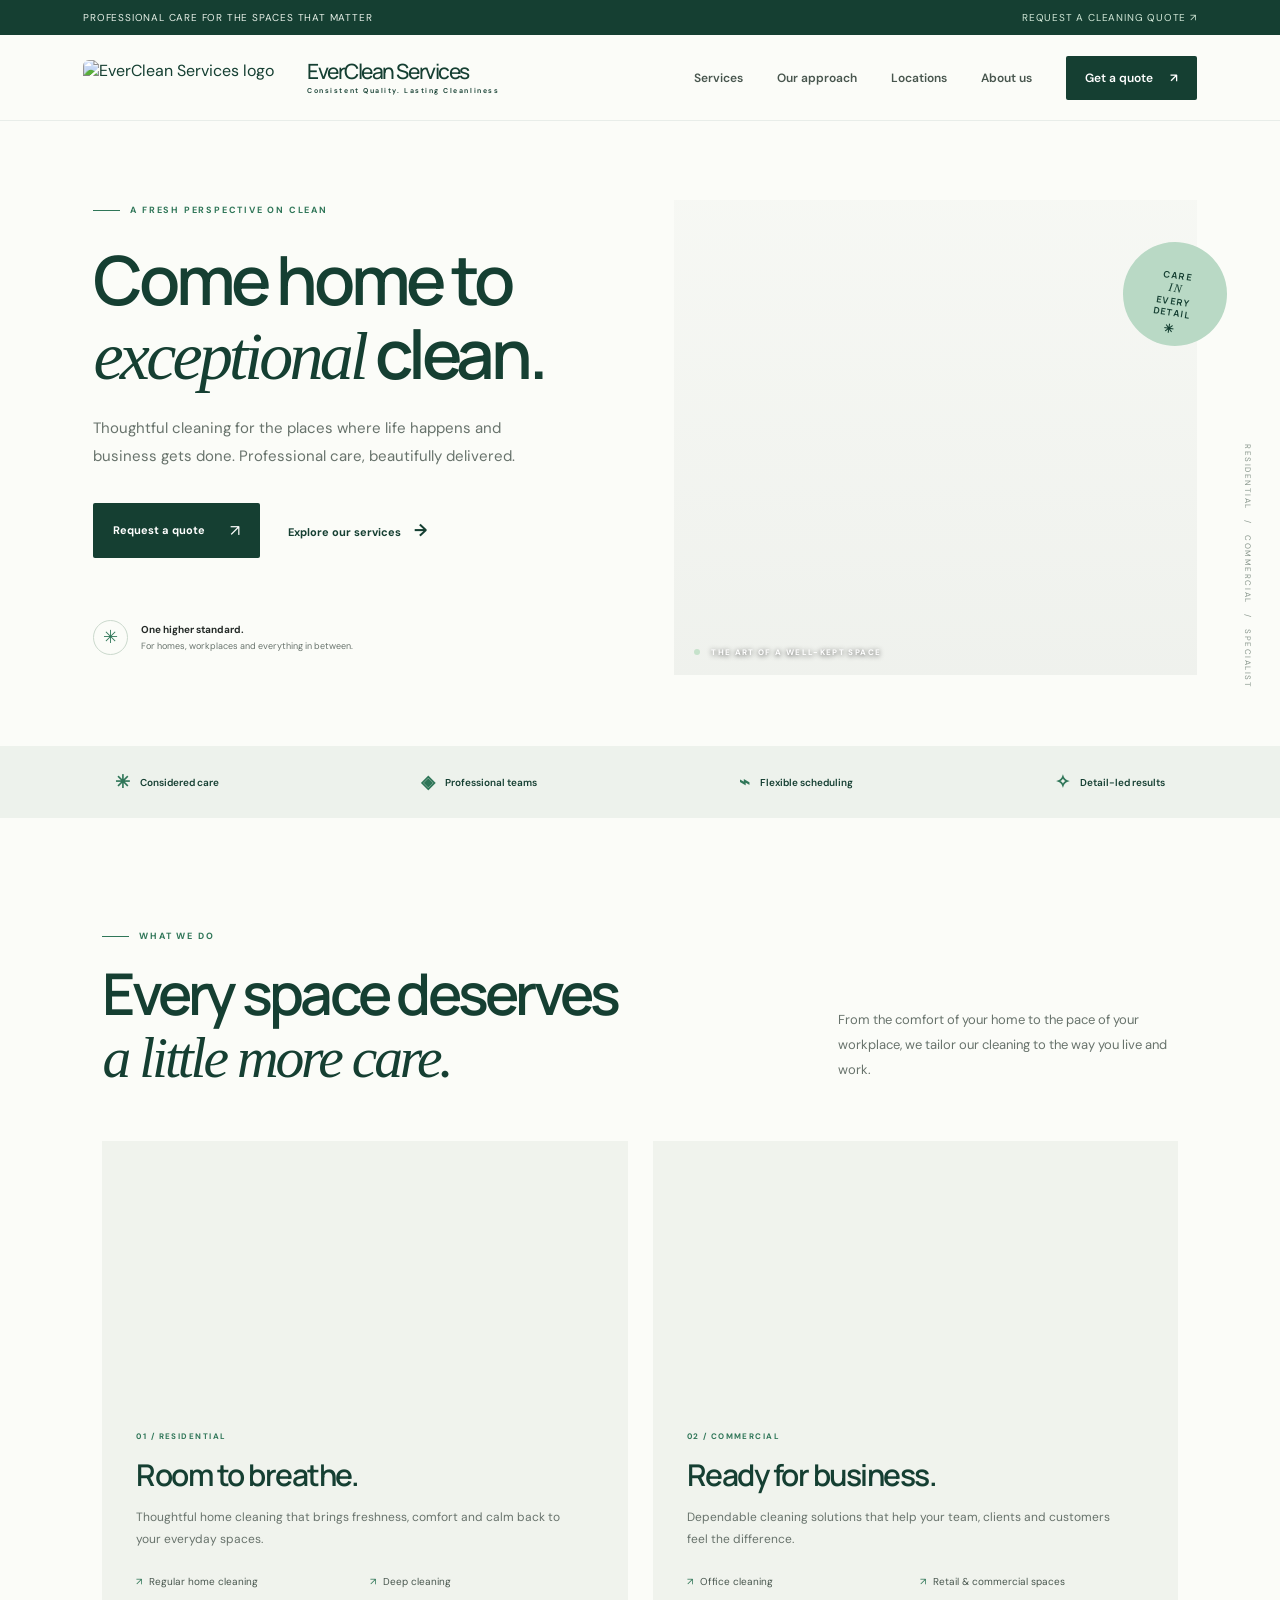
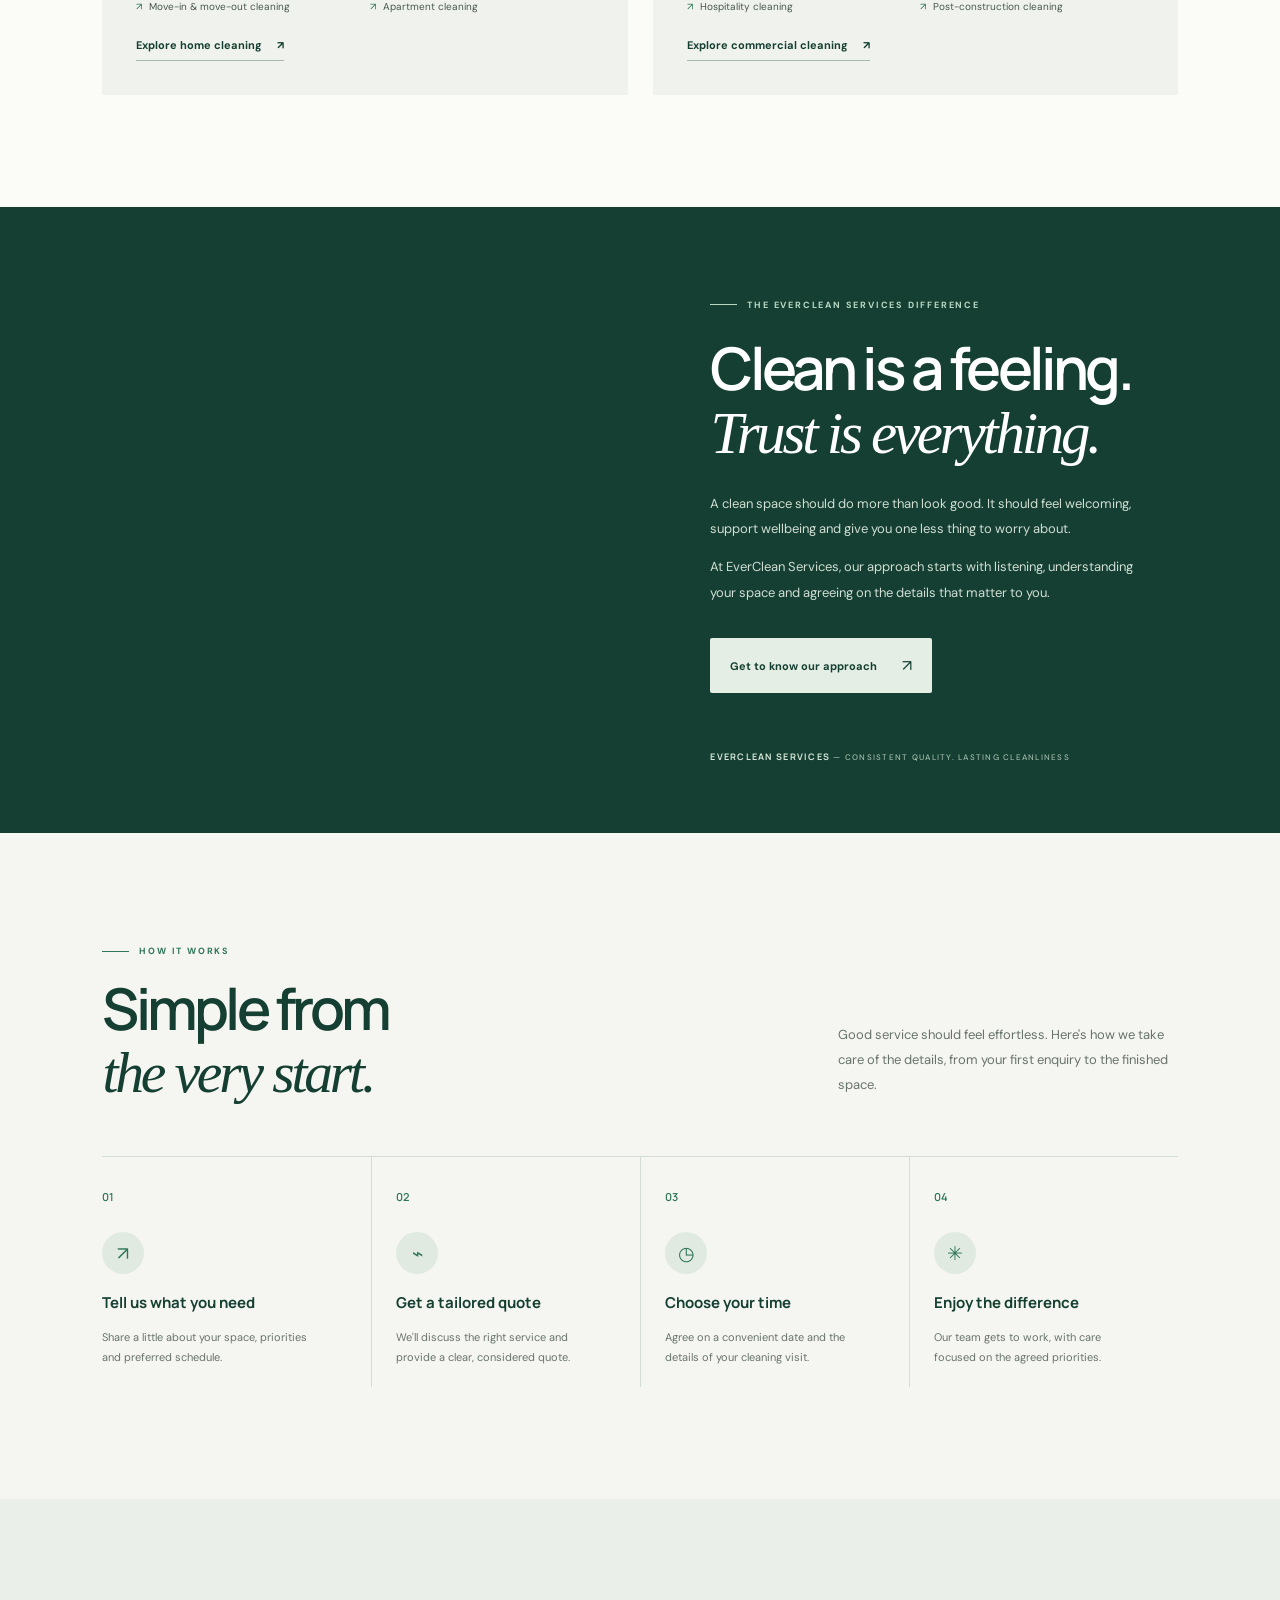
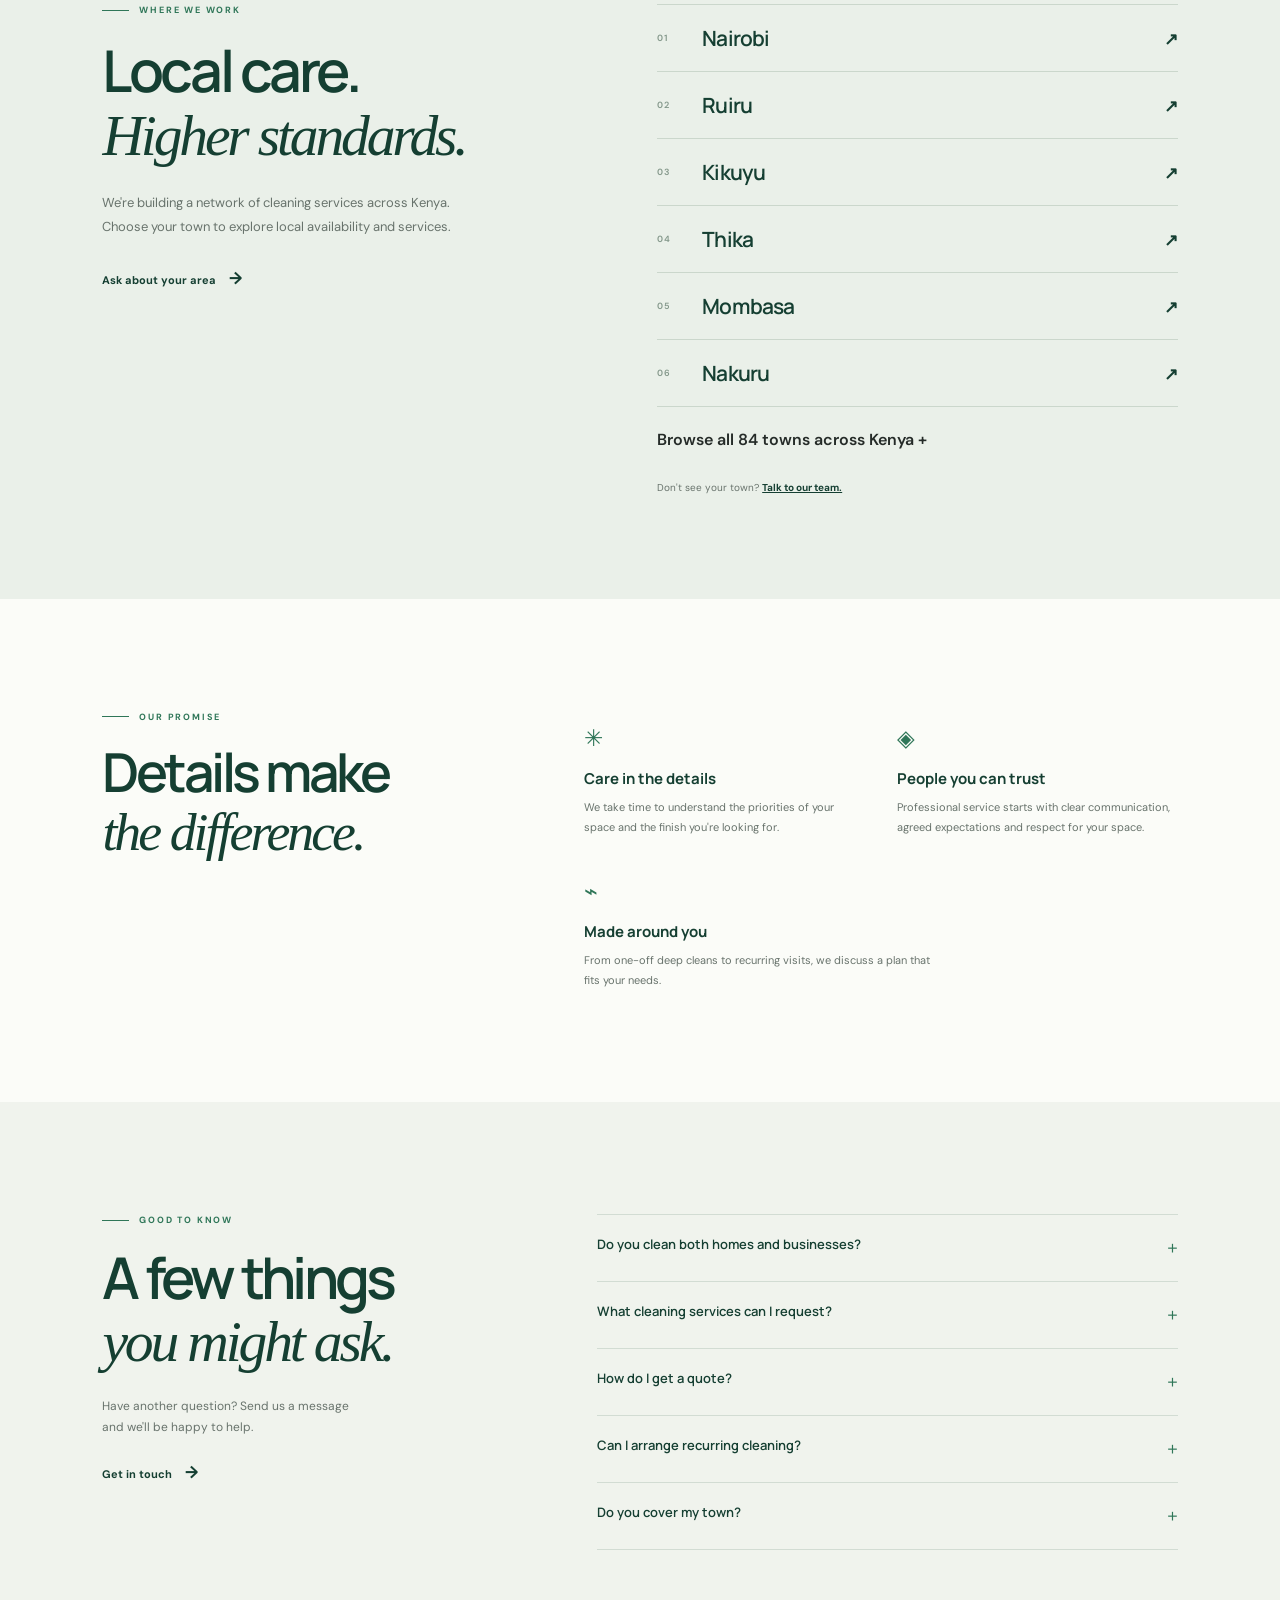
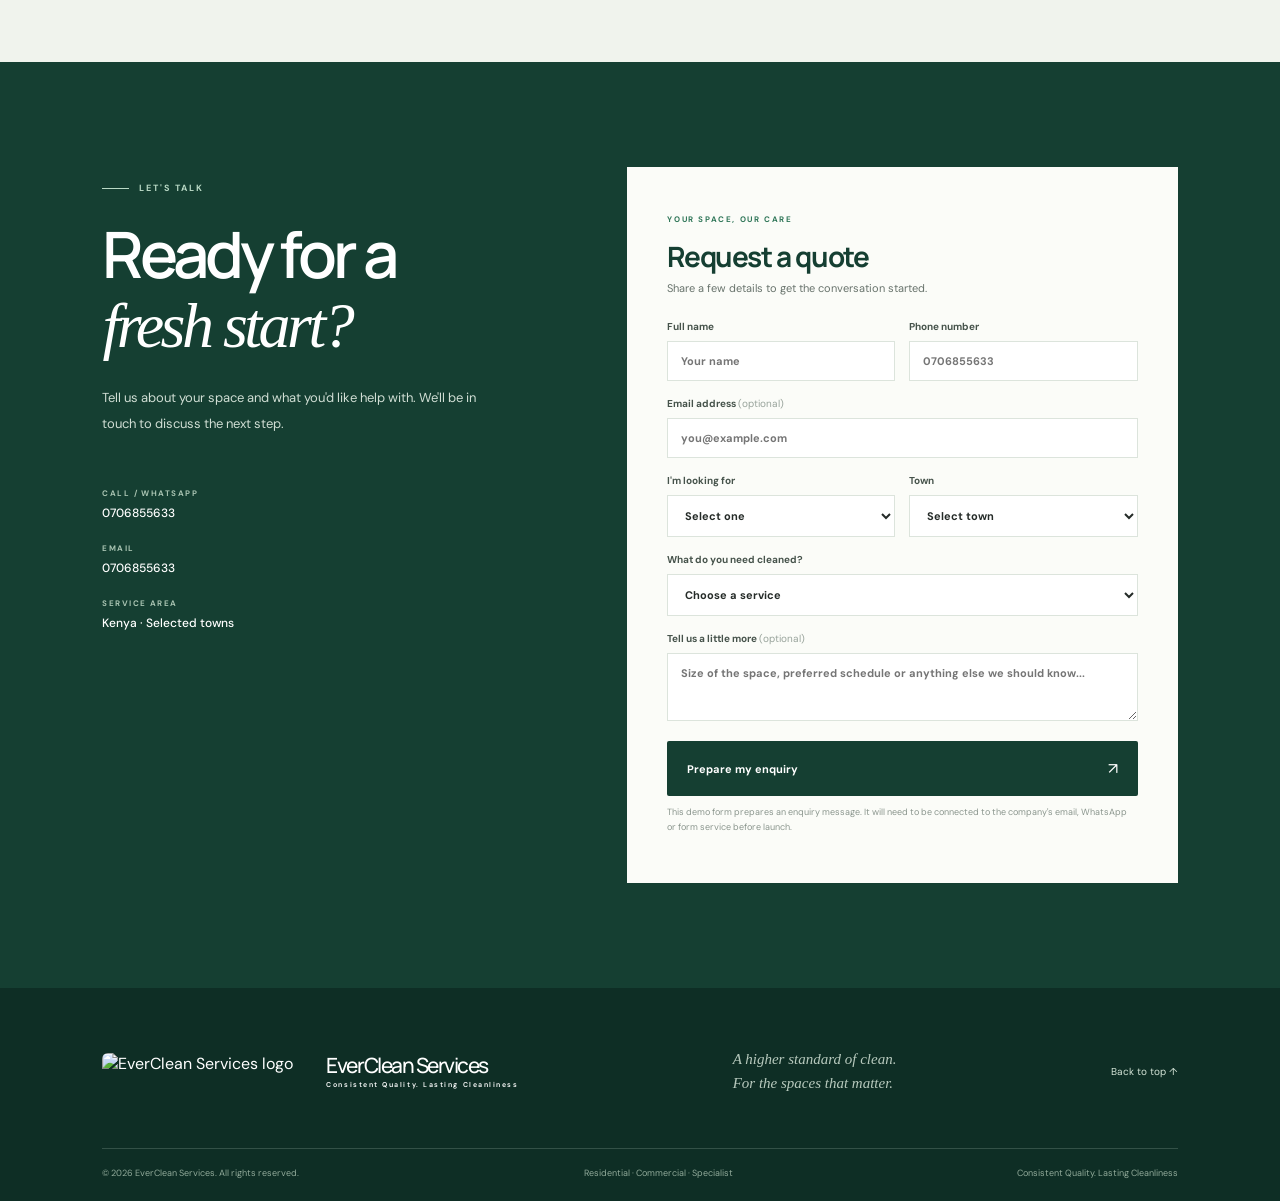
==== commit 95a4ff9d: "Update index.html" ====
--- a/index.html
+++ b/index.html
@@ -3,9 +3,9 @@
 <head>
   <meta charset="UTF-8">
   <meta name="viewport" content="width=device-width, initial-scale=1.0">
-  <meta name="description" content="Premium residential and commercial cleaning services. Discover a higher standard of clean with Reste Propre. Request a tailored cleaning quote.">
+  <meta name="description" content="Premium residential and commercial cleaning services. Discover a higher standard of clean with EverClean Services. Request a tailored cleaning quote.">
   <meta name="theme-color" content="#153f32">
-  <title>Reste Propre | A Higher Standard of Clean</title>
+  <title>EverClean Services | Consistent Quality. Lasting Cleanliness</title>
   <link rel="preconnect" href="https://fonts.googleapis.com">
   <link rel="preconnect" href="https://fonts.gstatic.com" crossorigin>
   <link href="https://fonts.googleapis.com/css2?family=DM+Sans:wght@400;500;600;700&family=Manrope:wght@400;500;600;700;800&display=swap" rel="stylesheet">
@@ -18,9 +18,9 @@
   </div>
 
   <header class="site-header" id="top">
-    <a class="brand" href="#top" aria-label="Reste Propre home">
-      <span class="brand-mark" aria-hidden="true"><span></span><span></span><span></span></span>
-      <span class="brand-name">reste <b>propre</b><small>CLEANING & FACILITIES</small></span>
+    <a class="brand" href="#top" aria-label="EverClean Services home">
+      <img src="https://raw.githubusercontent.com/zoneislaced/reste-propre/refs/heads/main/Professionals%20Cleaners%20Service%20Logo%20-%20Made%20with%20PosterMyWall.jpg" alt="EverClean Services logo" style="height: 36px; width: auto; border-radius: 6px; object-fit: contain; flex-shrink: 0;"><span></span><span></span></span>
+      <span class="brand-name"><b>EverClean Services</b><small>Consistent Quality. Lasting Cleanliness</small></span>
     </a>
     <button class="menu-toggle" aria-label="Open navigation" aria-expanded="false">
       <span></span><span></span>
@@ -99,12 +99,12 @@
     <section class="manifesto" id="about">
       <div class="manifesto-image"></div>
       <div class="manifesto-copy">
-        <div class="eyebrow eyebrow-light"><span class="eyebrow-line"></span> THE RESTE PROPRE DIFFERENCE</div>
+        <div class="eyebrow eyebrow-light"><span class="eyebrow-line"></span> THE EVERCLEAN SERVICES DIFFERENCE</div>
         <h2>Clean is a feeling.<br><em>Trust is everything.</em></h2>
         <p>A clean space should do more than look good. It should feel welcoming, support wellbeing and give you one less thing to worry about.</p>
-        <p>At Reste Propre, our approach starts with listening, understanding your space and agreeing on the details that matter to you.</p>
+        <p>At EverClean Services, our approach starts with listening, understanding your space and agreeing on the details that matter to you.</p>
         <a class="button button-light" href="#approach">Get to know our approach <span>↗</span></a>
-        <div class="manifesto-signature">RESTE PROPRE <span>— A HIGHER STANDARD OF CLEAN</span></div>
+        <div class="manifesto-signature">EVERCLEAN SERVICES <span>— CONSISTENT QUALITY. LASTING CLEANLINESS</span></div>
       </div>
     </section>
 
@@ -253,7 +253,7 @@
         <a class="text-link" href="#contact">Get in touch <span>→</span></a>
       </div>
       <div class="faq-list">
-        <details><summary>Do you clean both homes and businesses?<span>+</span></summary><p>Yes. Reste Propre is designed to serve residential and commercial clients. Tell us about your space and we'll discuss the most suitable service.</p></details>
+        <details><summary>Do you clean both homes and businesses?<span>+</span></summary><p>Yes. EverClean Services is designed to serve residential and commercial clients. Tell us about your space and we'll discuss the most suitable service.</p></details>
         <details><summary>What cleaning services can I request?<span>+</span></summary><p>Our planned service categories include regular home cleaning, deep cleaning, move-in and move-out cleaning, office cleaning, hospitality cleaning and post-construction cleaning. Availability can vary by location.</p></details>
         <details><summary>How do I get a quote?<span>+</span></summary><p>Use the enquiry form below to share your contact details, location and cleaning requirements. Our team can then follow up to discuss your needs and provide a quote.</p></details>
         <details><summary>Can I arrange recurring cleaning?<span>+</span></summary><p>Recurring schedules can be discussed when requesting a quote. Let us know how often you would like your space cleaned.</p></details>
@@ -267,8 +267,8 @@
         <h2>Ready for a<br><em>fresh start?</em></h2>
         <p>Tell us about your space and what you'd like help with. We'll be in touch to discuss the next step.</p>
         <div class="contact-details">
-          <div><span>CALL / WHATSAPP</span><strong>Contact details coming soon</strong></div>
-          <div><span>EMAIL</span><strong>Contact details coming soon</strong></div>
+          <div><span>CALL / WHATSAPP</span><strong><a href="tel:+254706855633" style="color: inherit; text-decoration: none;">0706855633</a></strong></div>
+          <div><span>EMAIL</span><strong><a href="tel:+254706855633" style="color: inherit; text-decoration: none;">0706855633</a></strong></div>
           <div><span>SERVICE AREA</span><strong>Kenya · Selected towns</strong></div>
         </div>
       </div>
@@ -276,7 +276,7 @@
         <div class="form-heading"><span>YOUR SPACE, OUR CARE</span><h3>Request a quote</h3><p>Share a few details to get the conversation started.</p></div>
         <div class="form-row">
           <label>Full name<input name="name" type="text" placeholder="Your name" required></label>
-          <label>Phone number<input name="phone" type="tel" placeholder="+254 ..." required></label>
+          <label>Phone number<input name="phone" type="tel" placeholder="0706855633" required></label>
         </div>
         <label>Email address <span class="optional">(optional)</span><input name="email" type="email" placeholder="you@example.com"></label>
         <div class="form-row">
@@ -386,13 +386,13 @@
   <footer class="site-footer">
     <div class="footer-main">
       <a class="brand brand-footer" href="#top">
-        <span class="brand-mark" aria-hidden="true"><span></span><span></span><span></span></span>
-        <span class="brand-name">reste <b>propre</b><small>CLEANING & FACILITIES</small></span>
+        <img src="https://raw.githubusercontent.com/zoneislaced/reste-propre/refs/heads/main/Professionals%20Cleaners%20Service%20Logo%20-%20Made%20with%20PosterMyWall.jpg" alt="EverClean Services logo" style="height: 36px; width: auto; border-radius: 6px; object-fit: contain; flex-shrink: 0;"><span></span><span></span></span>
+        <span class="brand-name"><b>EverClean Services</b><small>Consistent Quality. Lasting Cleanliness</small></span>
       </a>
       <p>A higher standard of clean.<br>For the spaces that matter.</p>
       <a class="footer-top" href="#top">Back to top ↑</a>
     </div>
-    <div class="footer-bottom"><span>© <span id="year"></span> Reste Propre. All rights reserved.</span><span>Residential · Commercial · Specialist</span><span>Designed with care.</span></div>
+    <div class="footer-bottom"><span>© <span id="year"></span> EverClean Services. All rights reserved.</span><span>Residential · Commercial · Specialist</span><span>Consistent Quality. Lasting Cleanliness</span></div>
   </footer>
   <script src="assets/js/main.js"></script>
 </body>
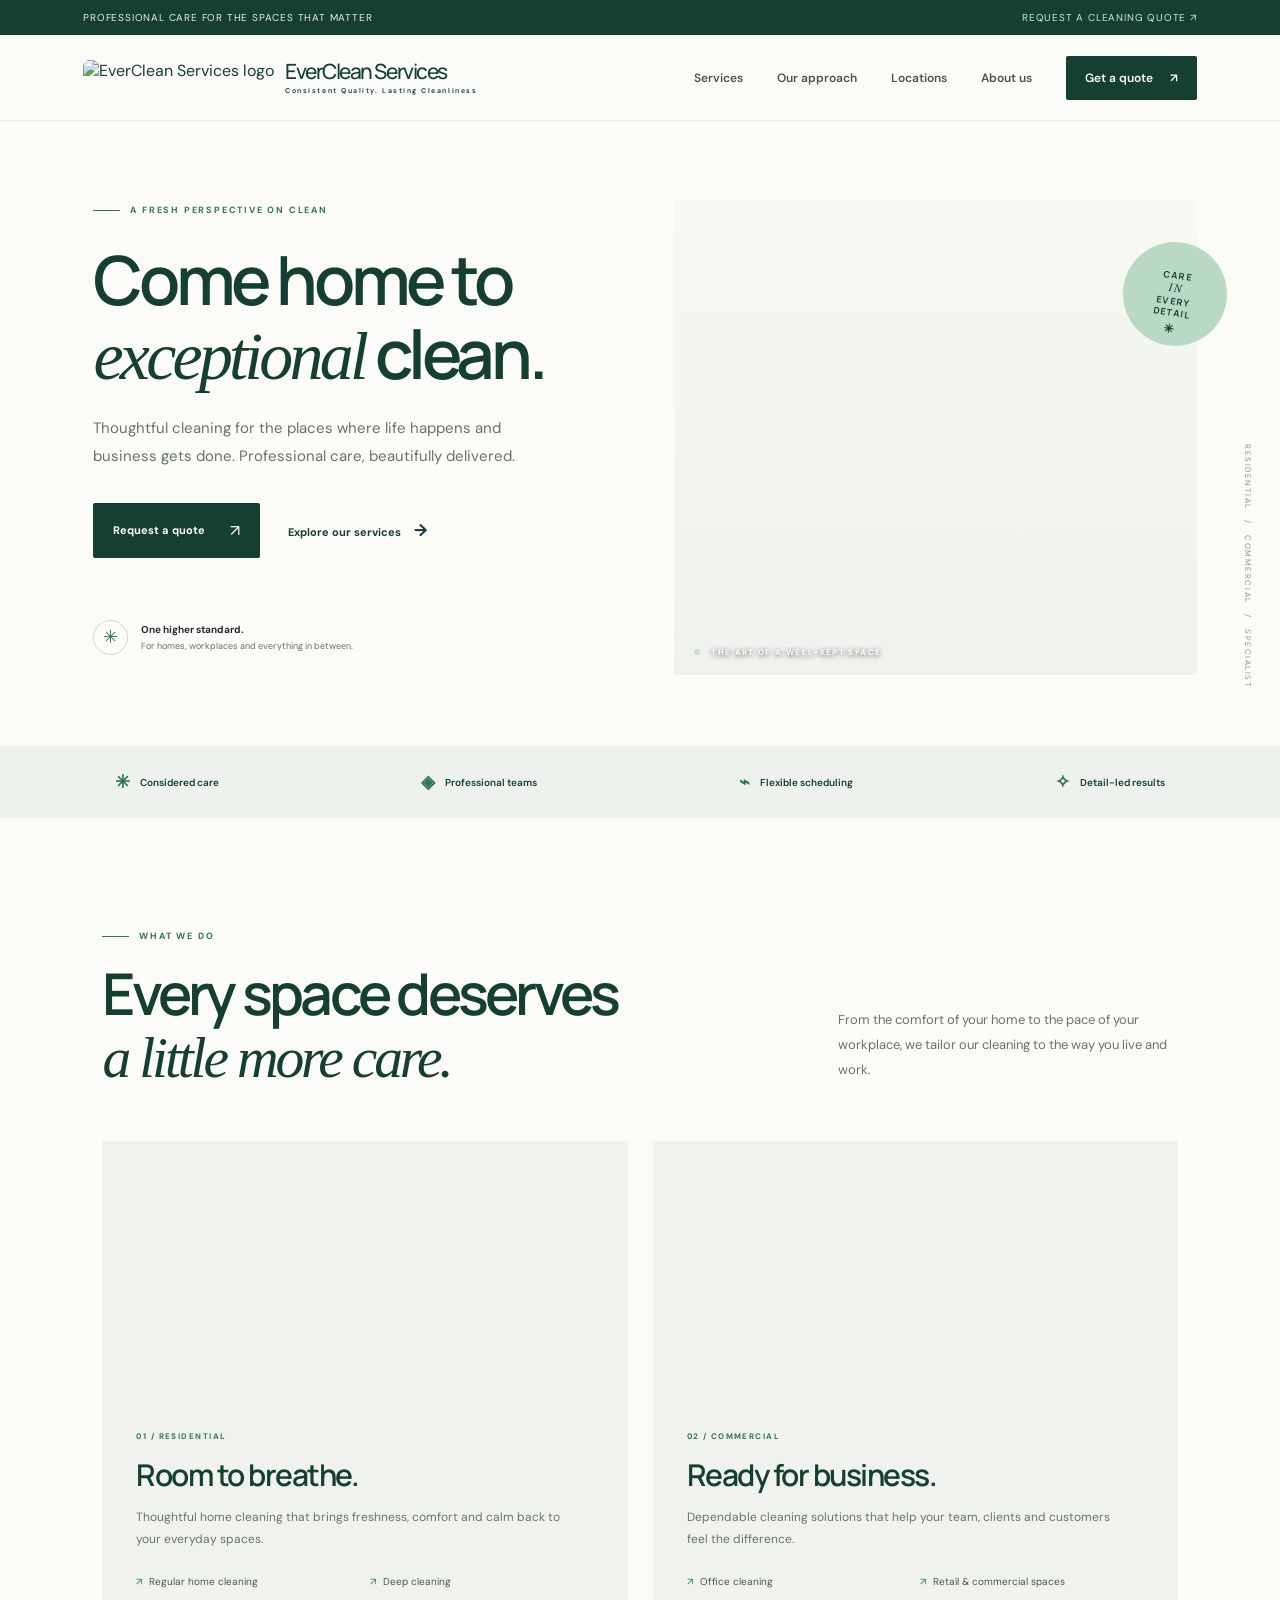
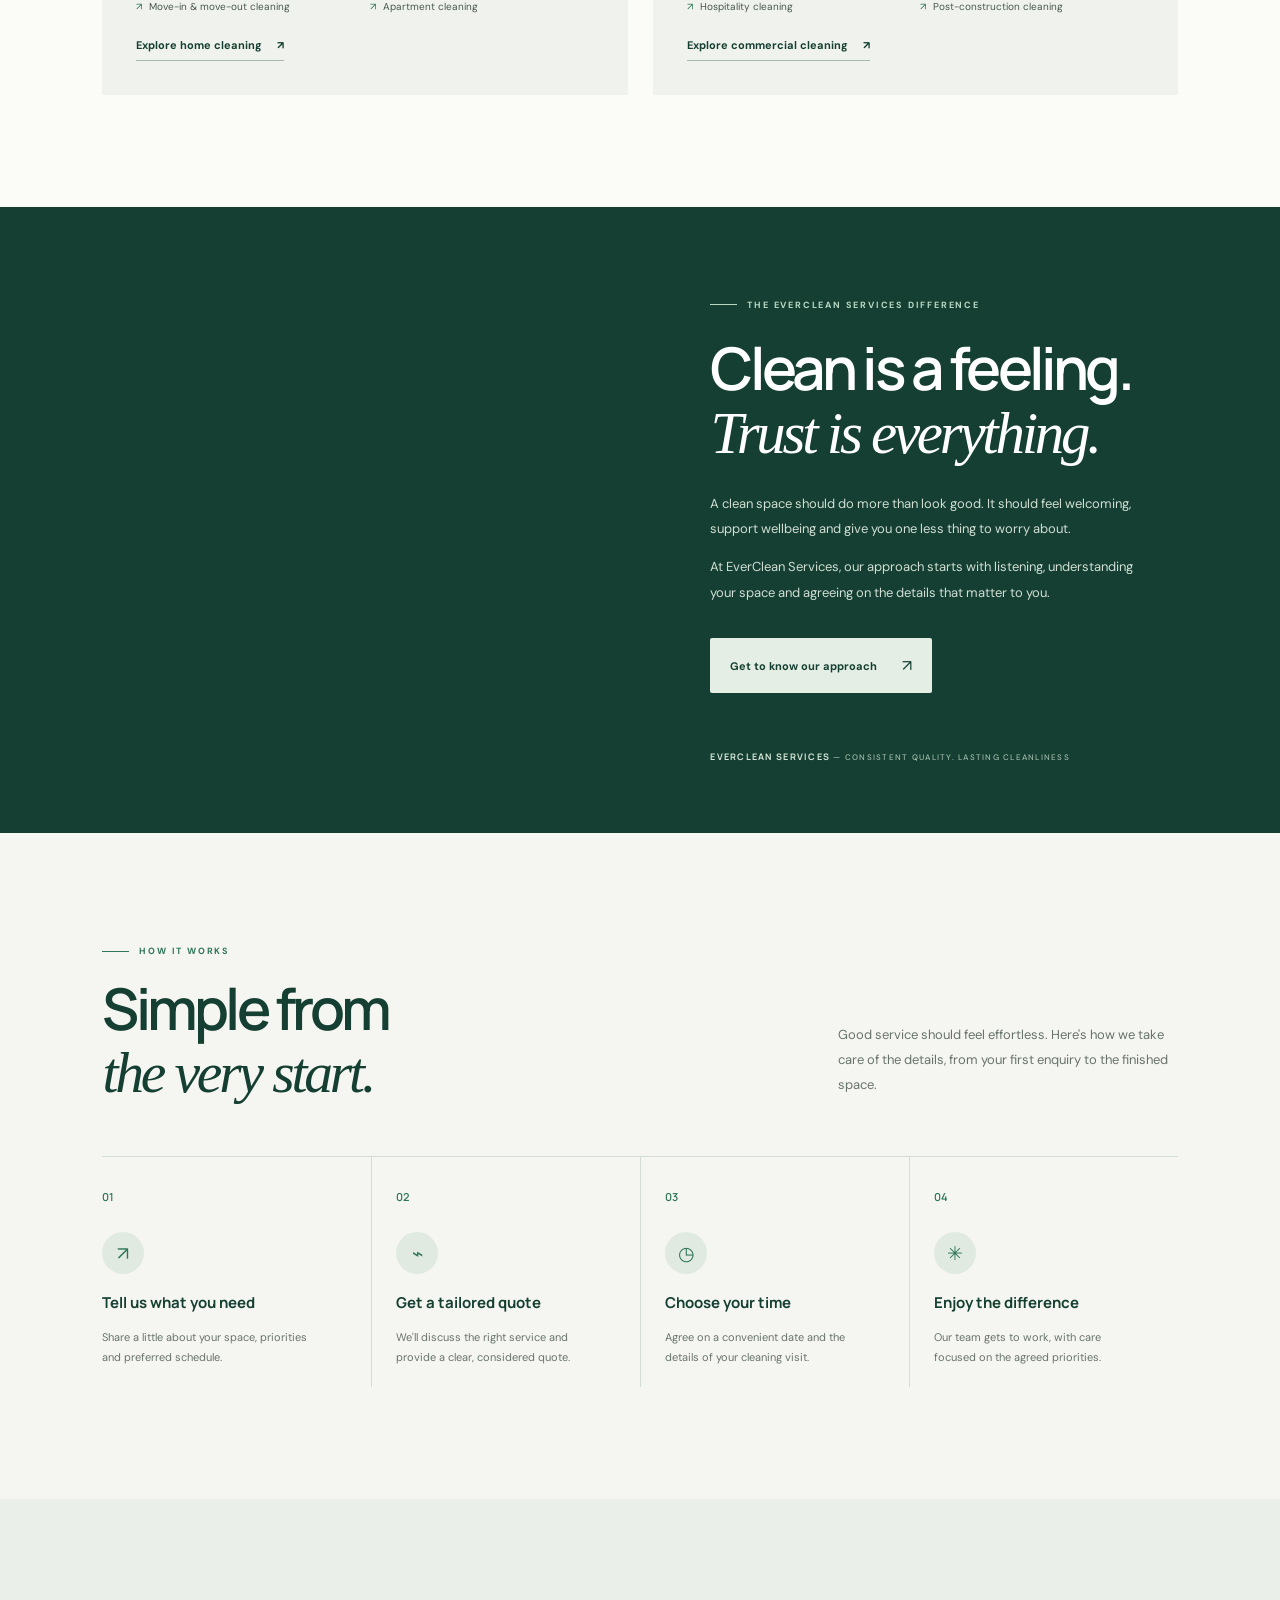
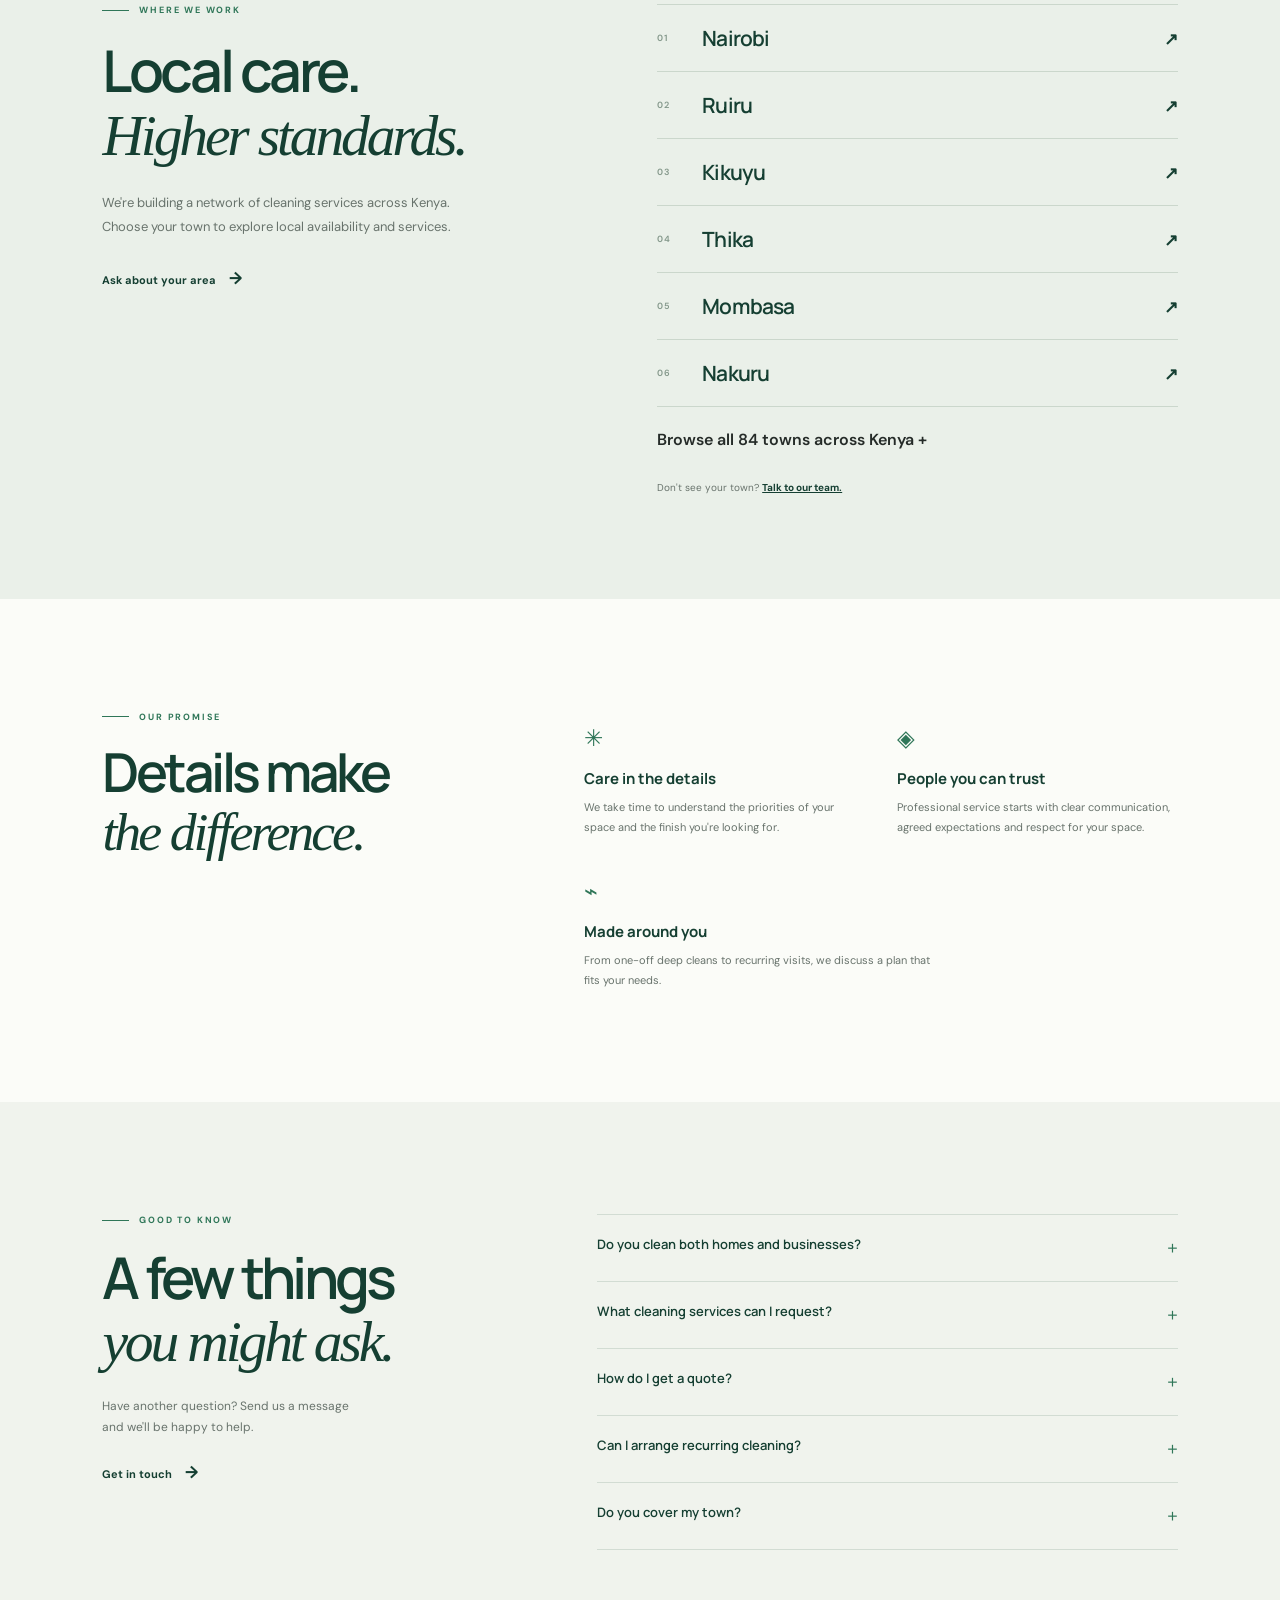
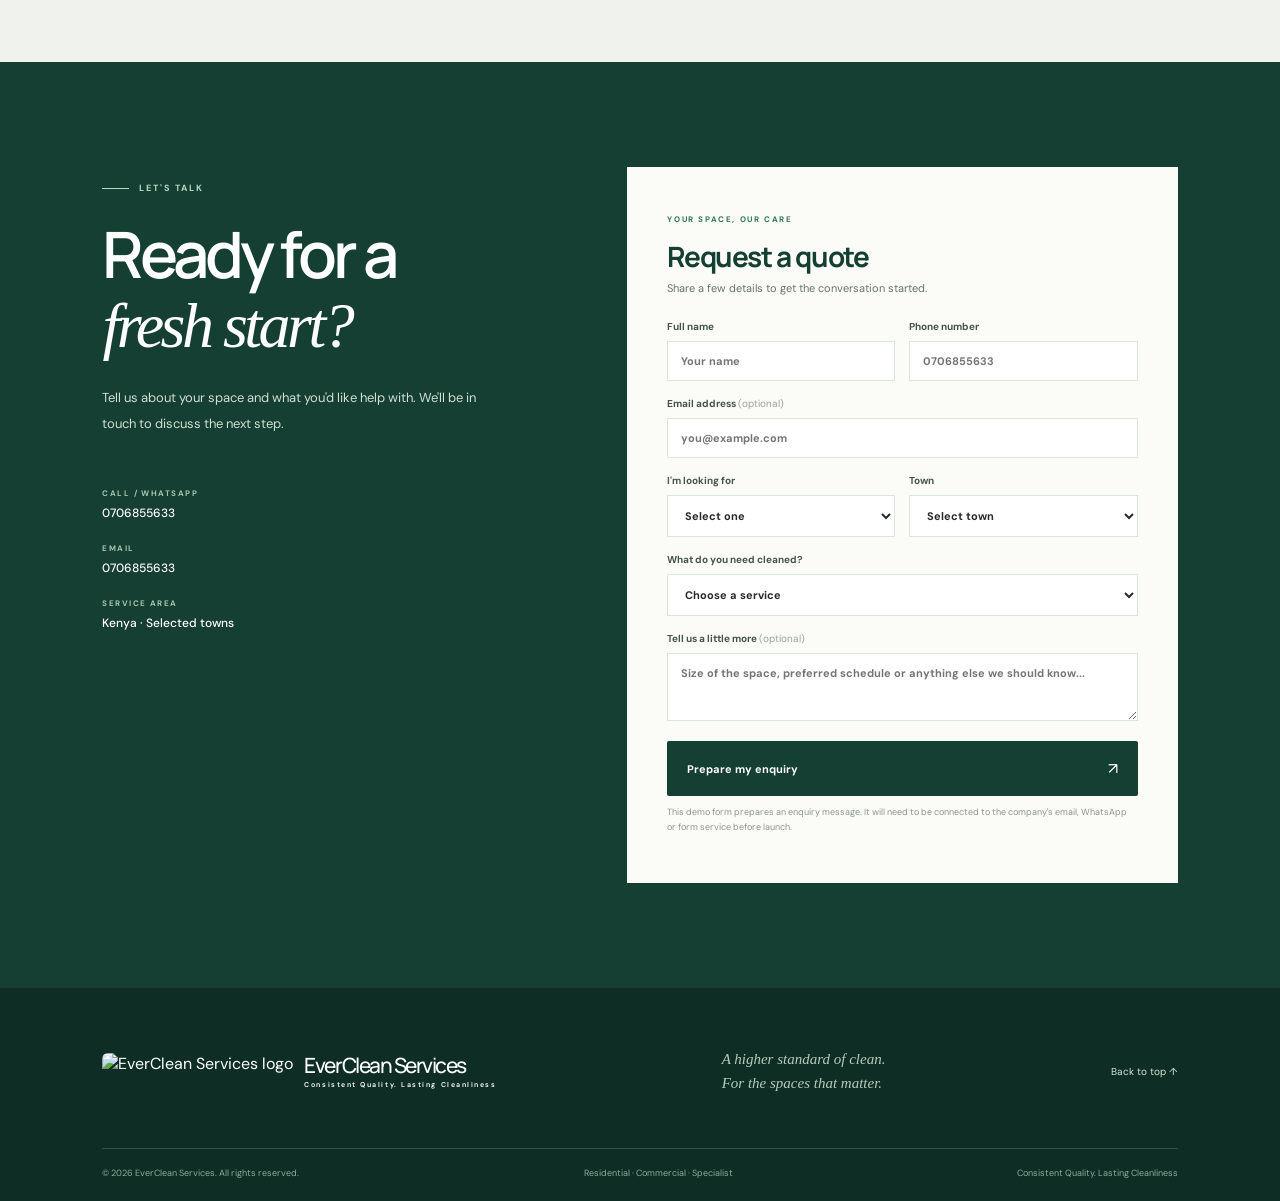
==== commit 4d3612e7: "Update index.html" ====
--- a/index.html
+++ b/index.html
@@ -5,6 +5,9 @@
   <meta name="viewport" content="width=device-width, initial-scale=1.0">
   <meta name="description" content="Premium residential and commercial cleaning services. Discover a higher standard of clean with EverClean Services. Request a tailored cleaning quote.">
   <meta name="theme-color" content="#153f32">
+  <link rel="icon" type="image/jpeg" href="https://raw.githubusercontent.com/zoneislaced/reste-propre/refs/heads/main/Professionals%20Cleaners%20Service%20Logo%20-%20Made%20with%20PosterMyWall.jpg">
+  <link rel="shortcut icon" type="image/jpeg" href="https://raw.githubusercontent.com/zoneislaced/reste-propre/refs/heads/main/Professionals%20Cleaners%20Service%20Logo%20-%20Made%20with%20PosterMyWall.jpg">
+  <link rel="apple-touch-icon" href="https://raw.githubusercontent.com/zoneislaced/reste-propre/refs/heads/main/Professionals%20Cleaners%20Service%20Logo%20-%20Made%20with%20PosterMyWall.jpg">
   <title>EverClean Services | Consistent Quality. Lasting Cleanliness</title>
   <link rel="preconnect" href="https://fonts.googleapis.com">
   <link rel="preconnect" href="https://fonts.gstatic.com" crossorigin>
@@ -19,7 +22,7 @@
 
   <header class="site-header" id="top">
     <a class="brand" href="#top" aria-label="EverClean Services home">
-      <img src="https://raw.githubusercontent.com/zoneislaced/reste-propre/refs/heads/main/Professionals%20Cleaners%20Service%20Logo%20-%20Made%20with%20PosterMyWall.jpg" alt="EverClean Services logo" style="height: 36px; width: auto; border-radius: 6px; object-fit: contain; flex-shrink: 0;"><span></span><span></span></span>
+      <img src="https://raw.githubusercontent.com/zoneislaced/reste-propre/refs/heads/main/Professionals%20Cleaners%20Service%20Logo%20-%20Made%20with%20PosterMyWall.jpg" alt="EverClean Services logo" style="height: 36px; width: auto; border-radius: 6px; object-fit: contain; flex-shrink: 0;">
       <span class="brand-name"><b>EverClean Services</b><small>Consistent Quality. Lasting Cleanliness</small></span>
     </a>
     <button class="menu-toggle" aria-label="Open navigation" aria-expanded="false">
@@ -386,7 +389,7 @@
   <footer class="site-footer">
     <div class="footer-main">
       <a class="brand brand-footer" href="#top">
-        <img src="https://raw.githubusercontent.com/zoneislaced/reste-propre/refs/heads/main/Professionals%20Cleaners%20Service%20Logo%20-%20Made%20with%20PosterMyWall.jpg" alt="EverClean Services logo" style="height: 36px; width: auto; border-radius: 6px; object-fit: contain; flex-shrink: 0;"><span></span><span></span></span>
+        <img src="https://raw.githubusercontent.com/zoneislaced/reste-propre/refs/heads/main/Professionals%20Cleaners%20Service%20Logo%20-%20Made%20with%20PosterMyWall.jpg" alt="EverClean Services logo" style="height: 36px; width: auto; border-radius: 6px; object-fit: contain; flex-shrink: 0;">
         <span class="brand-name"><b>EverClean Services</b><small>Consistent Quality. Lasting Cleanliness</small></span>
       </a>
       <p>A higher standard of clean.<br>For the spaces that matter.</p>
@@ -397,3 +400,4 @@
   <script src="assets/js/main.js"></script>
 </body>
 </html>
+
